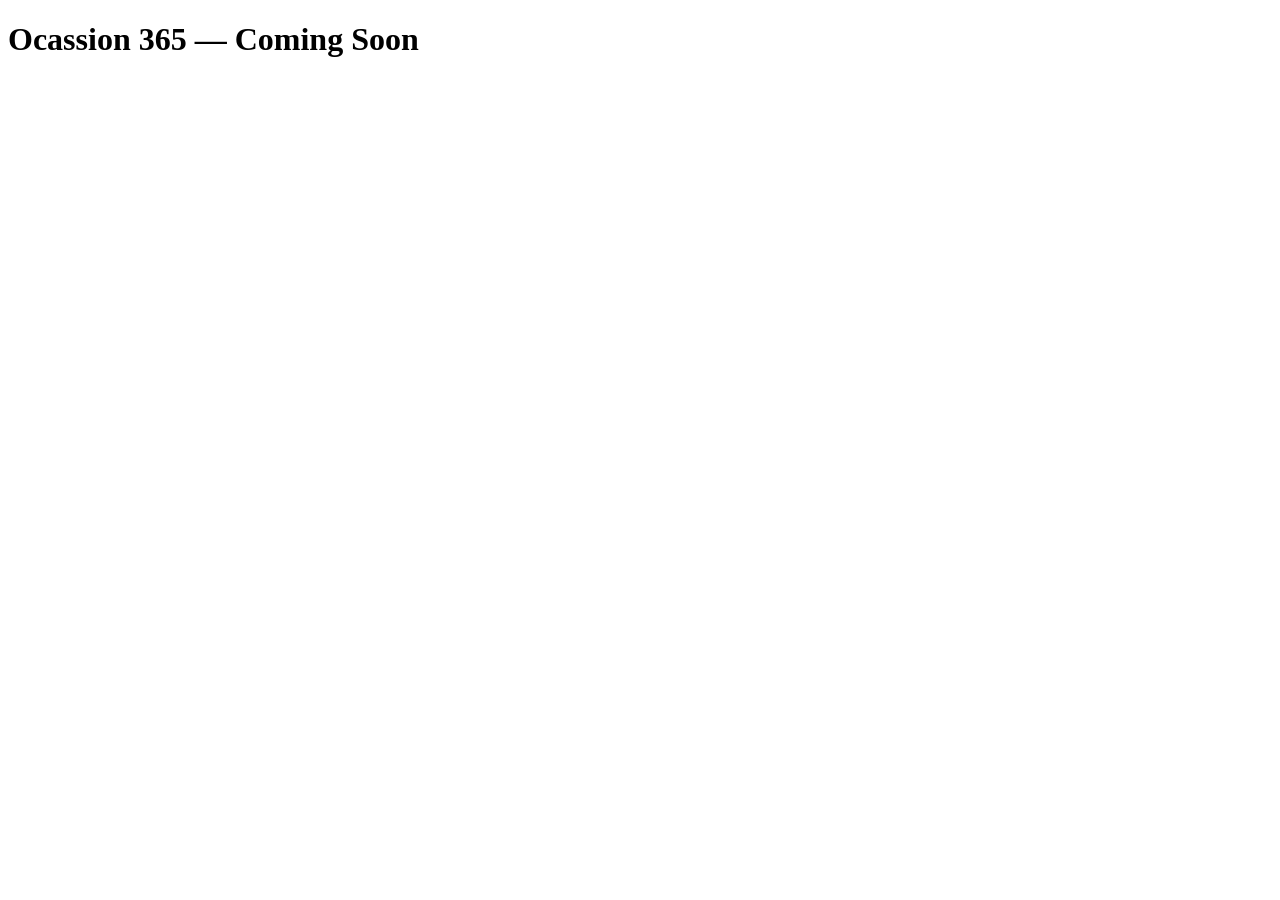
==== index.html @ a93858f7 "Create index.html" ====
<!DOCTYPE html>
<html lang="en">
<head>
    <meta charset="UTF-8">
    <meta name="viewport" content="width=device-width, initial-scale=1.0">
    <title>Ocassion 365</title>
</head>
<body>
    <h1>Ocassion 365 — Coming Soon</h1>
</body>
</html>
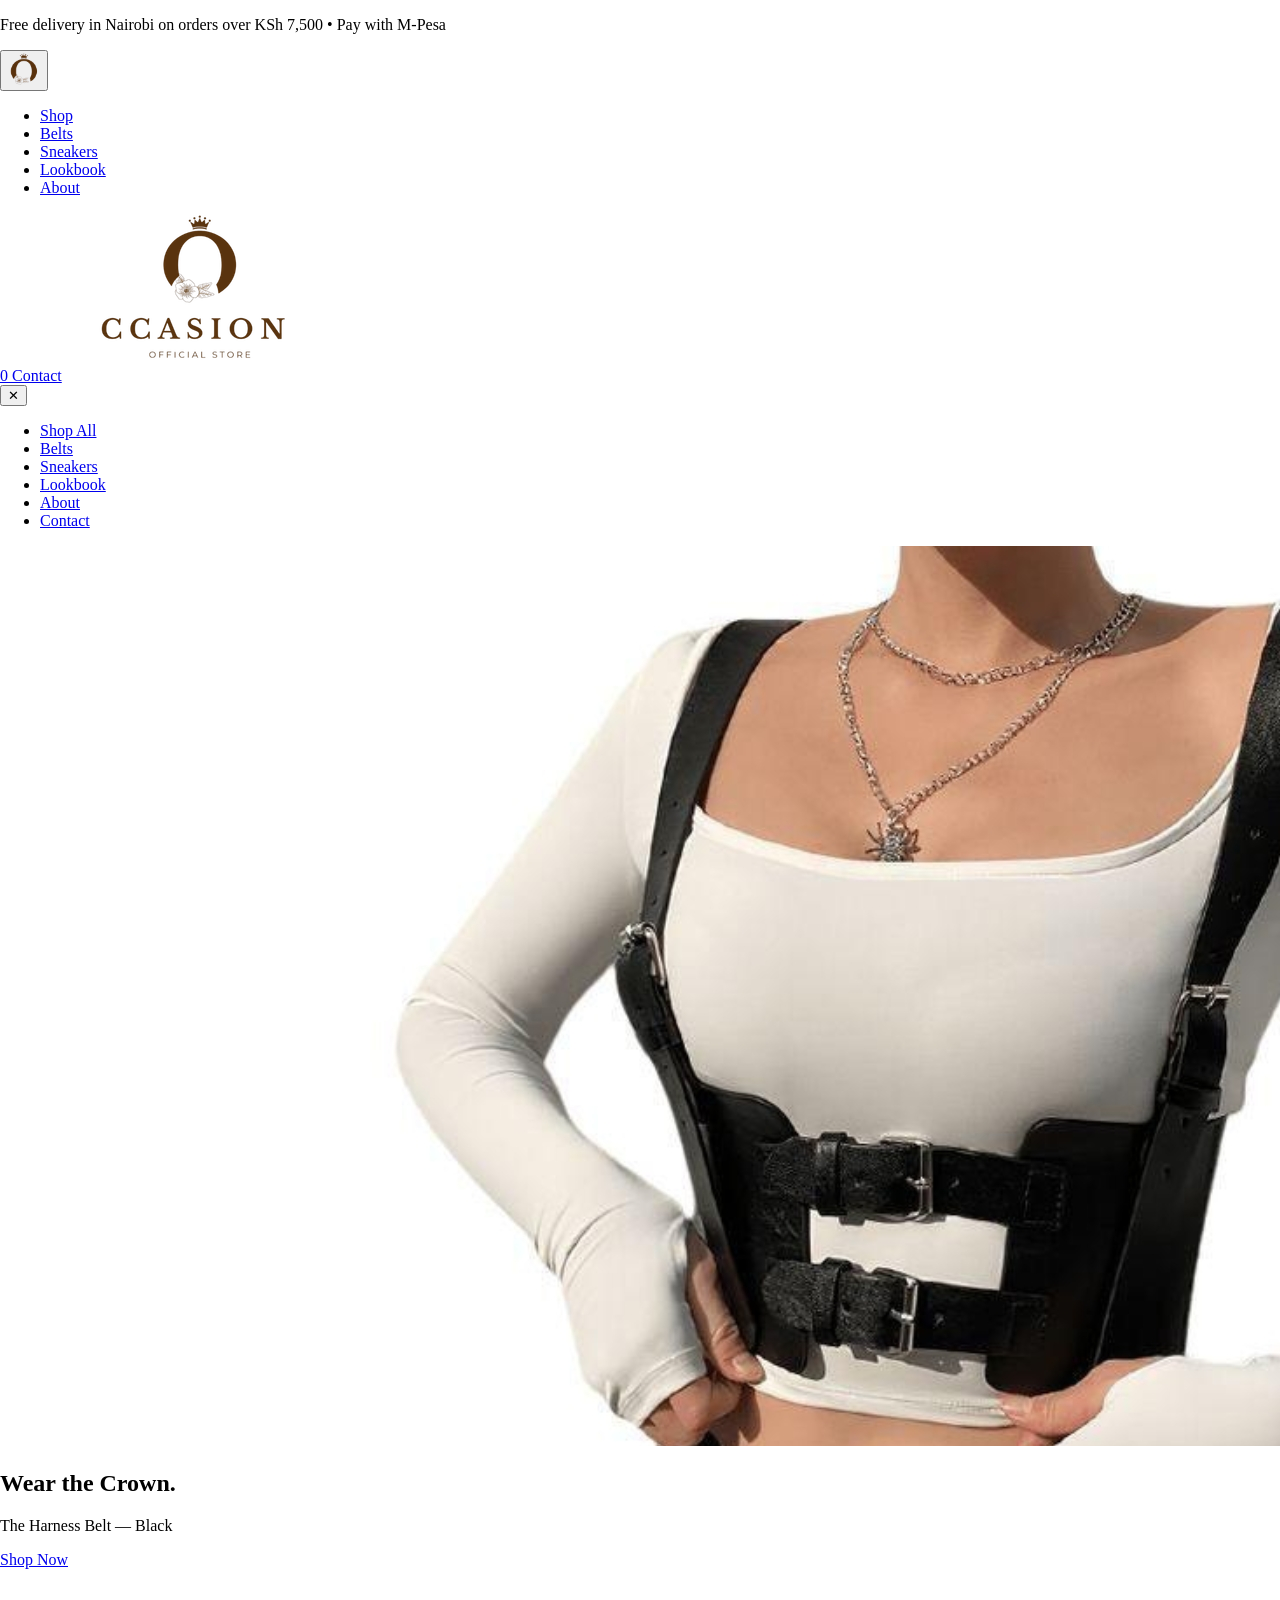
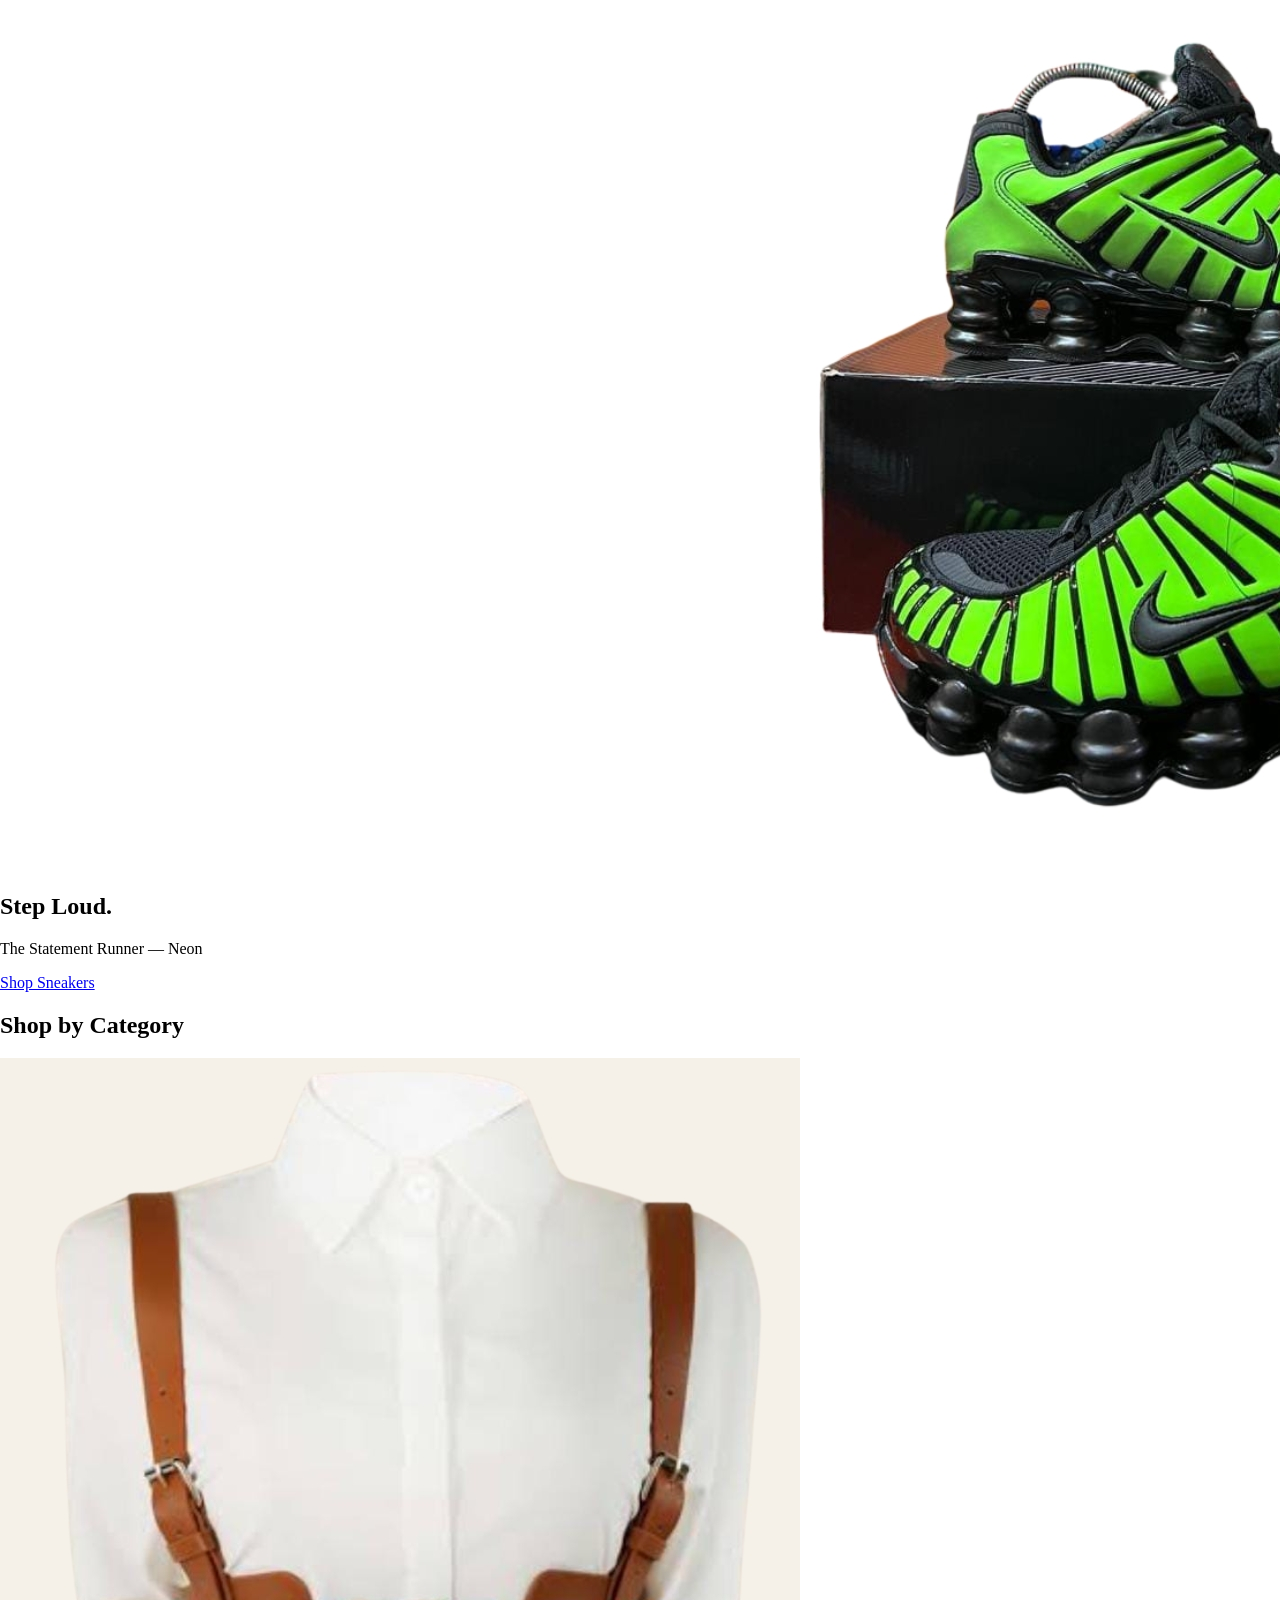
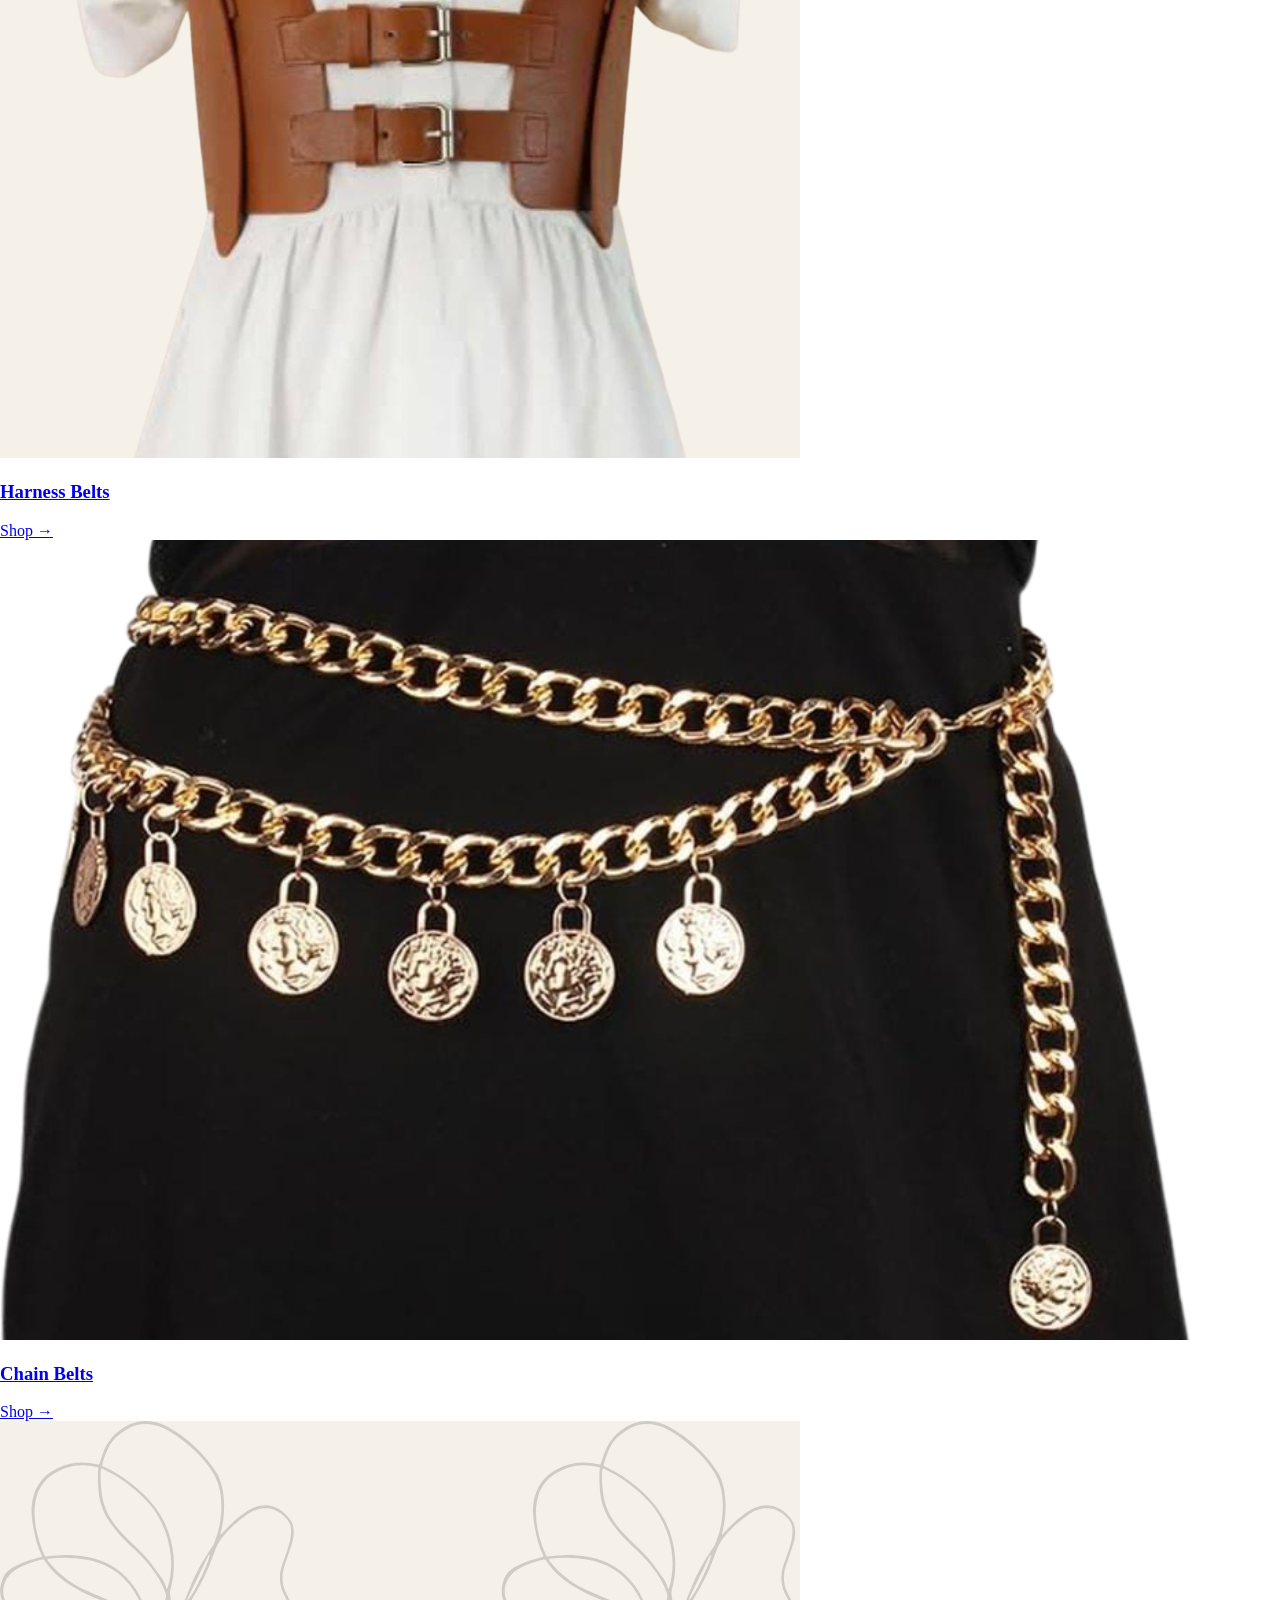
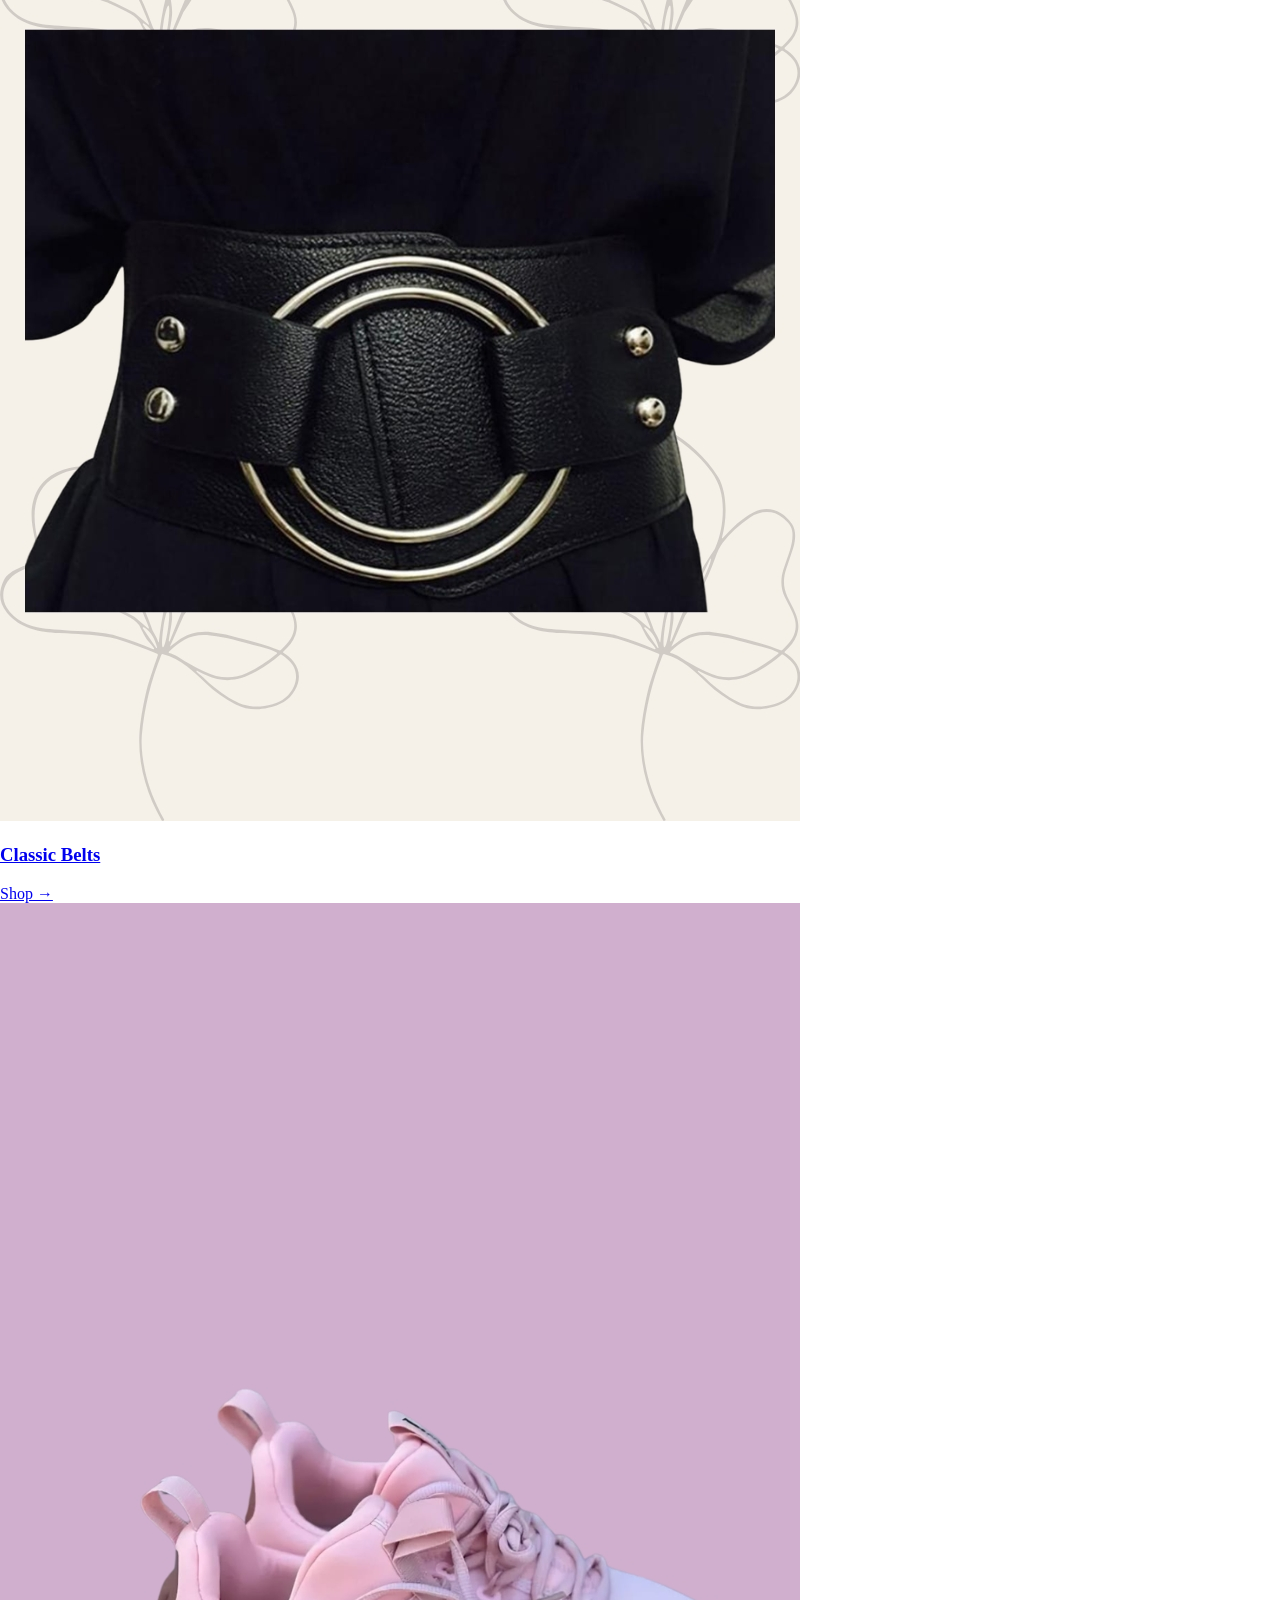
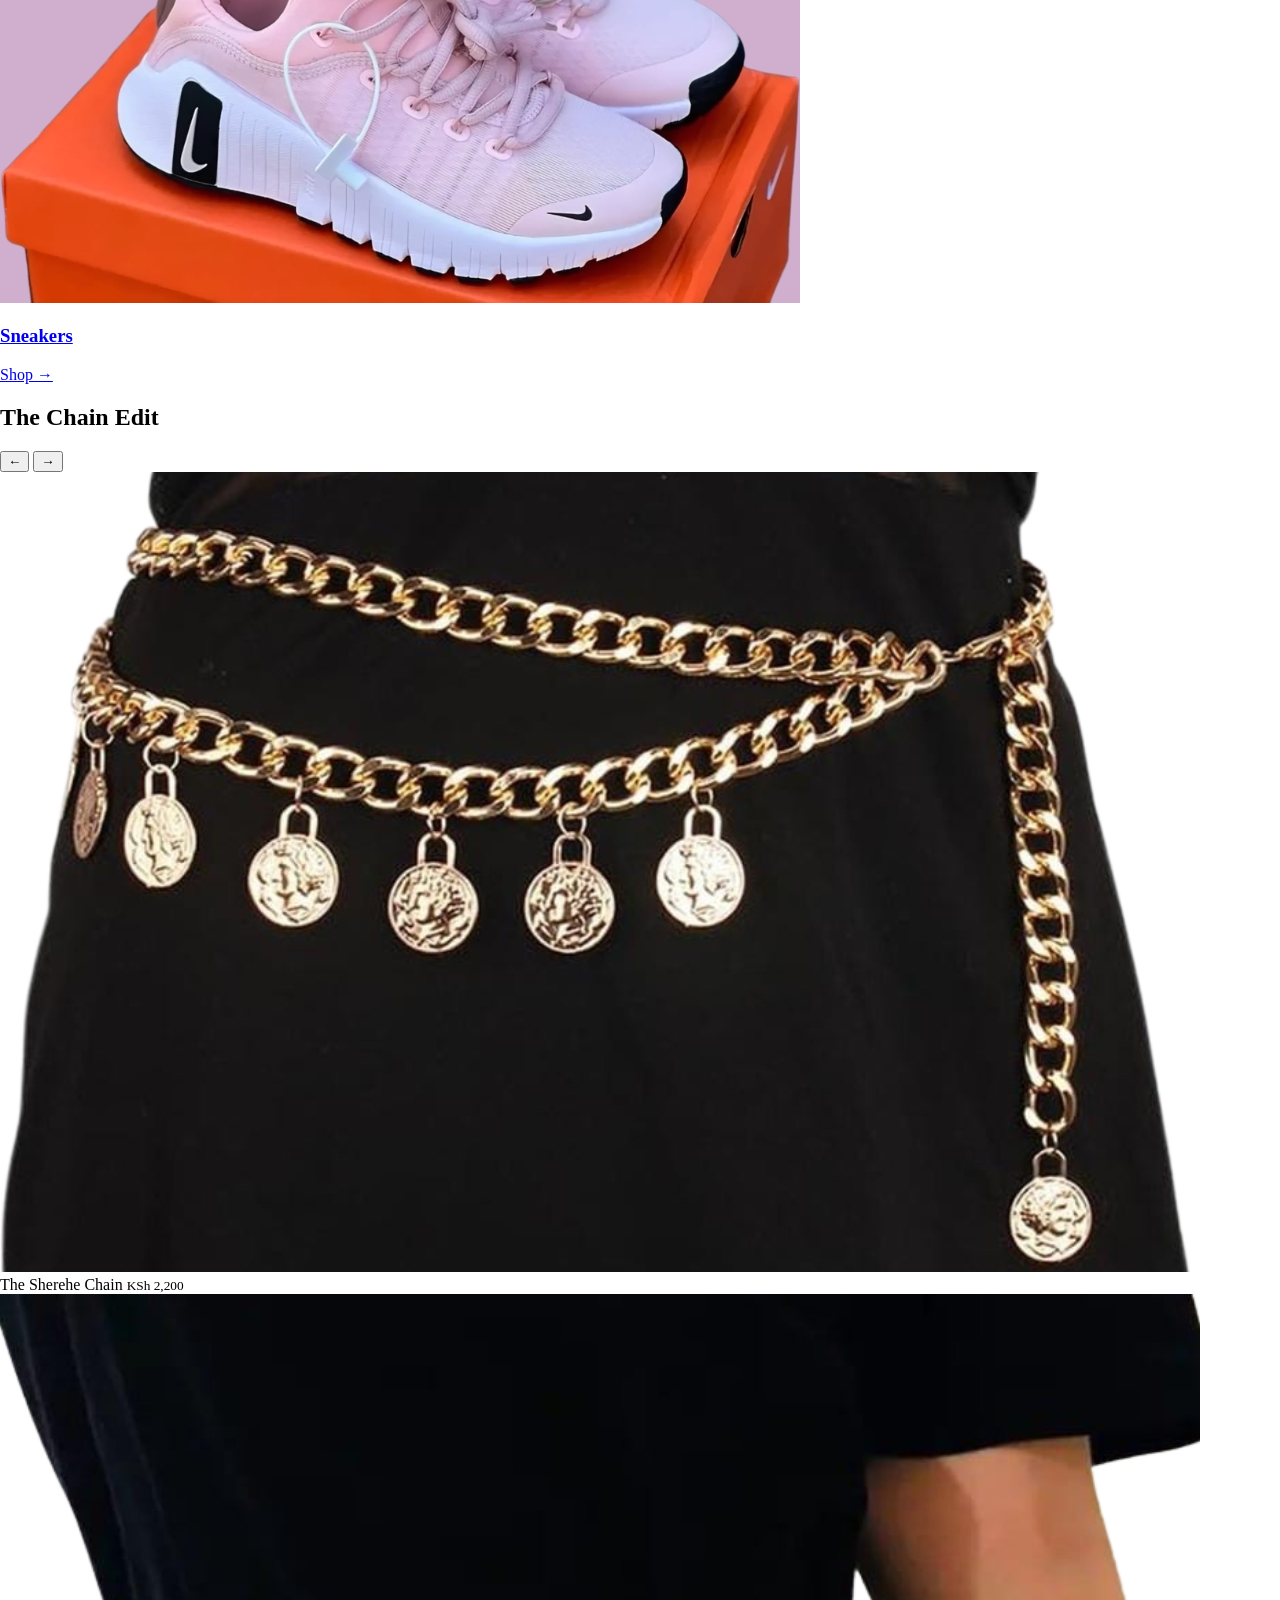
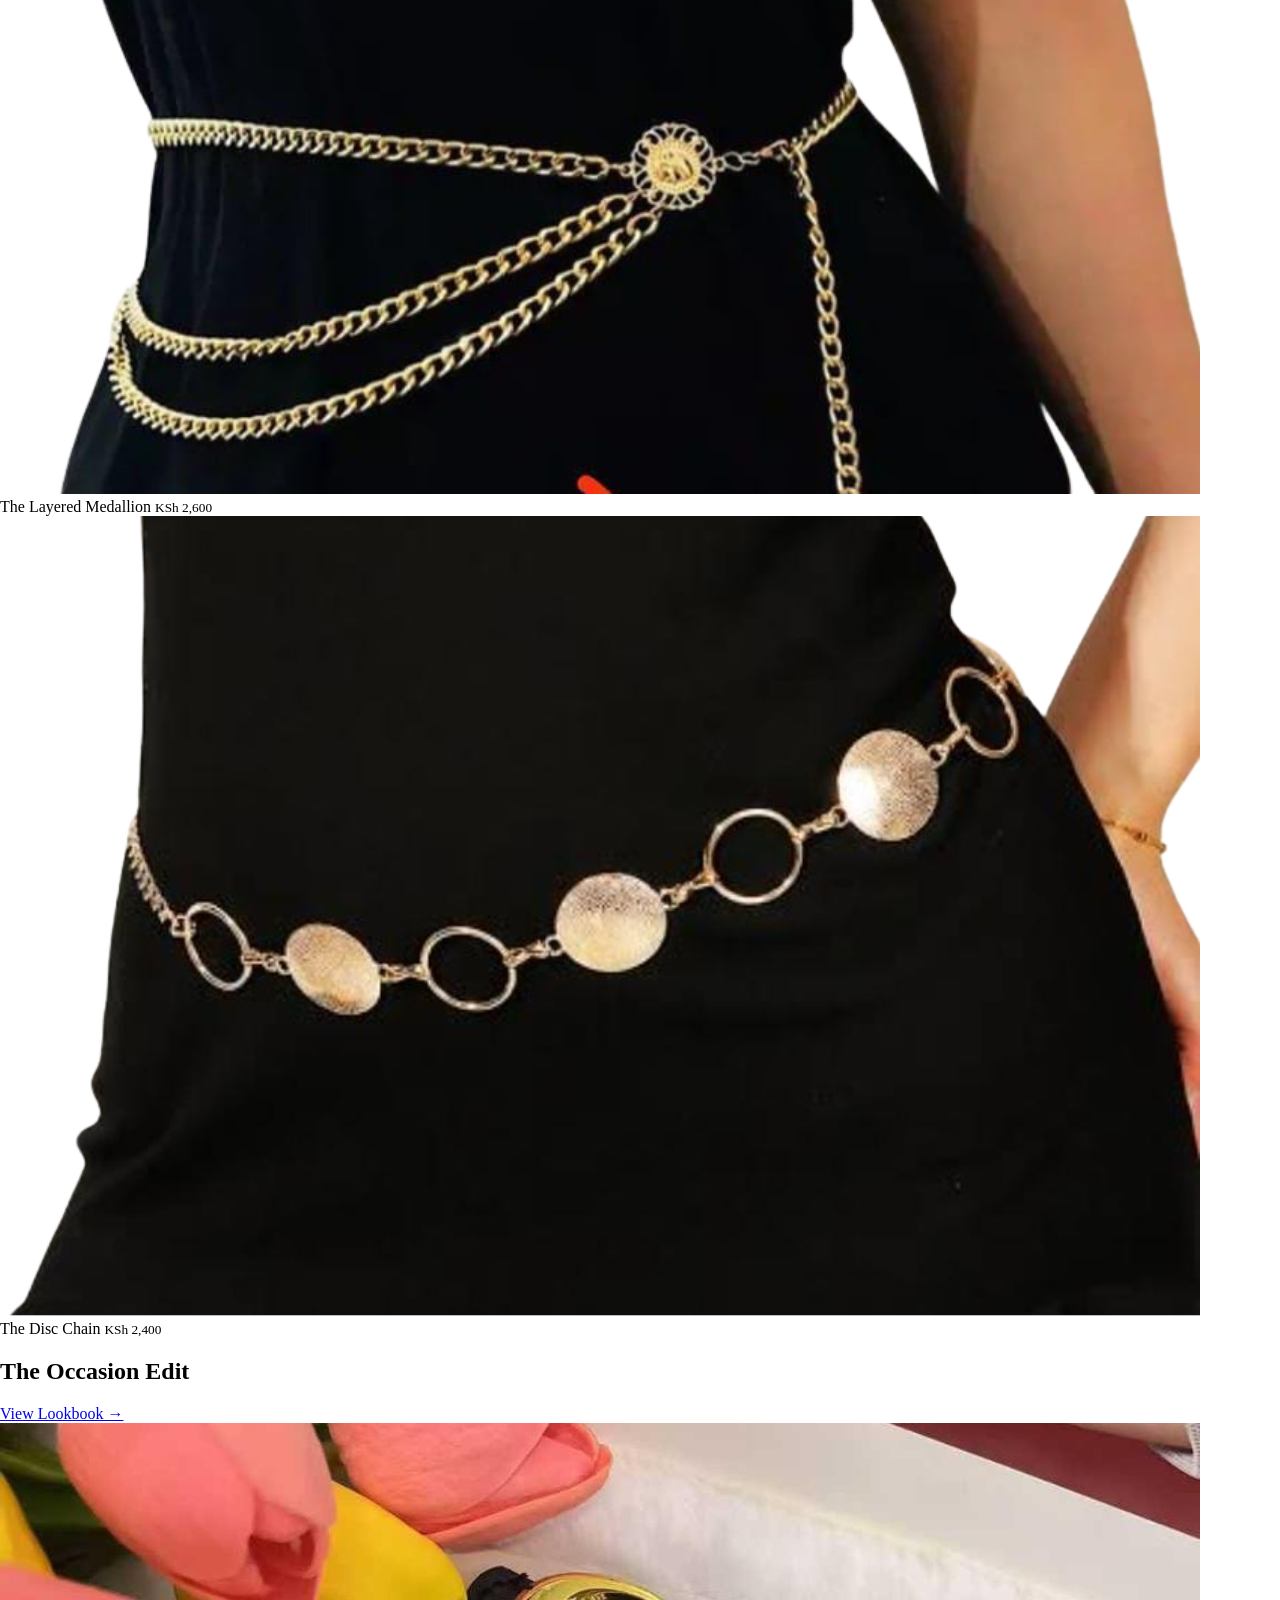
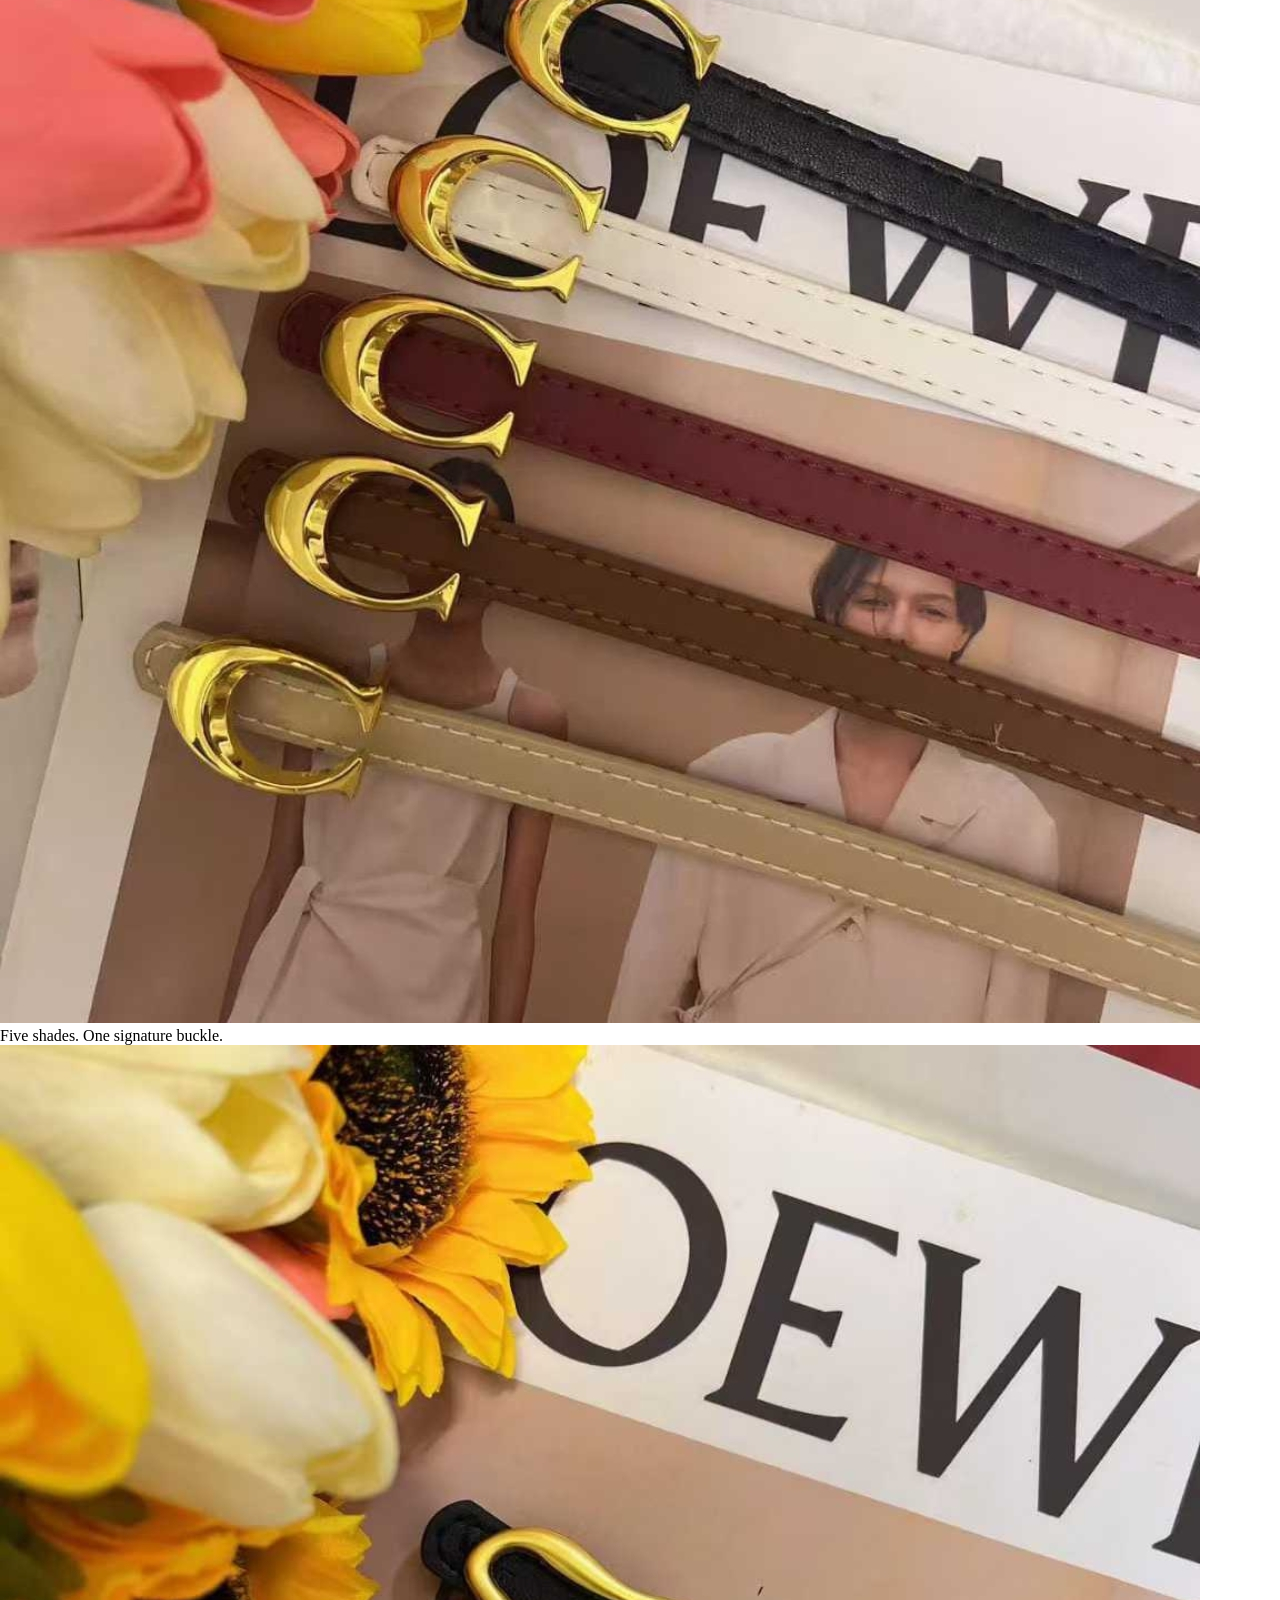
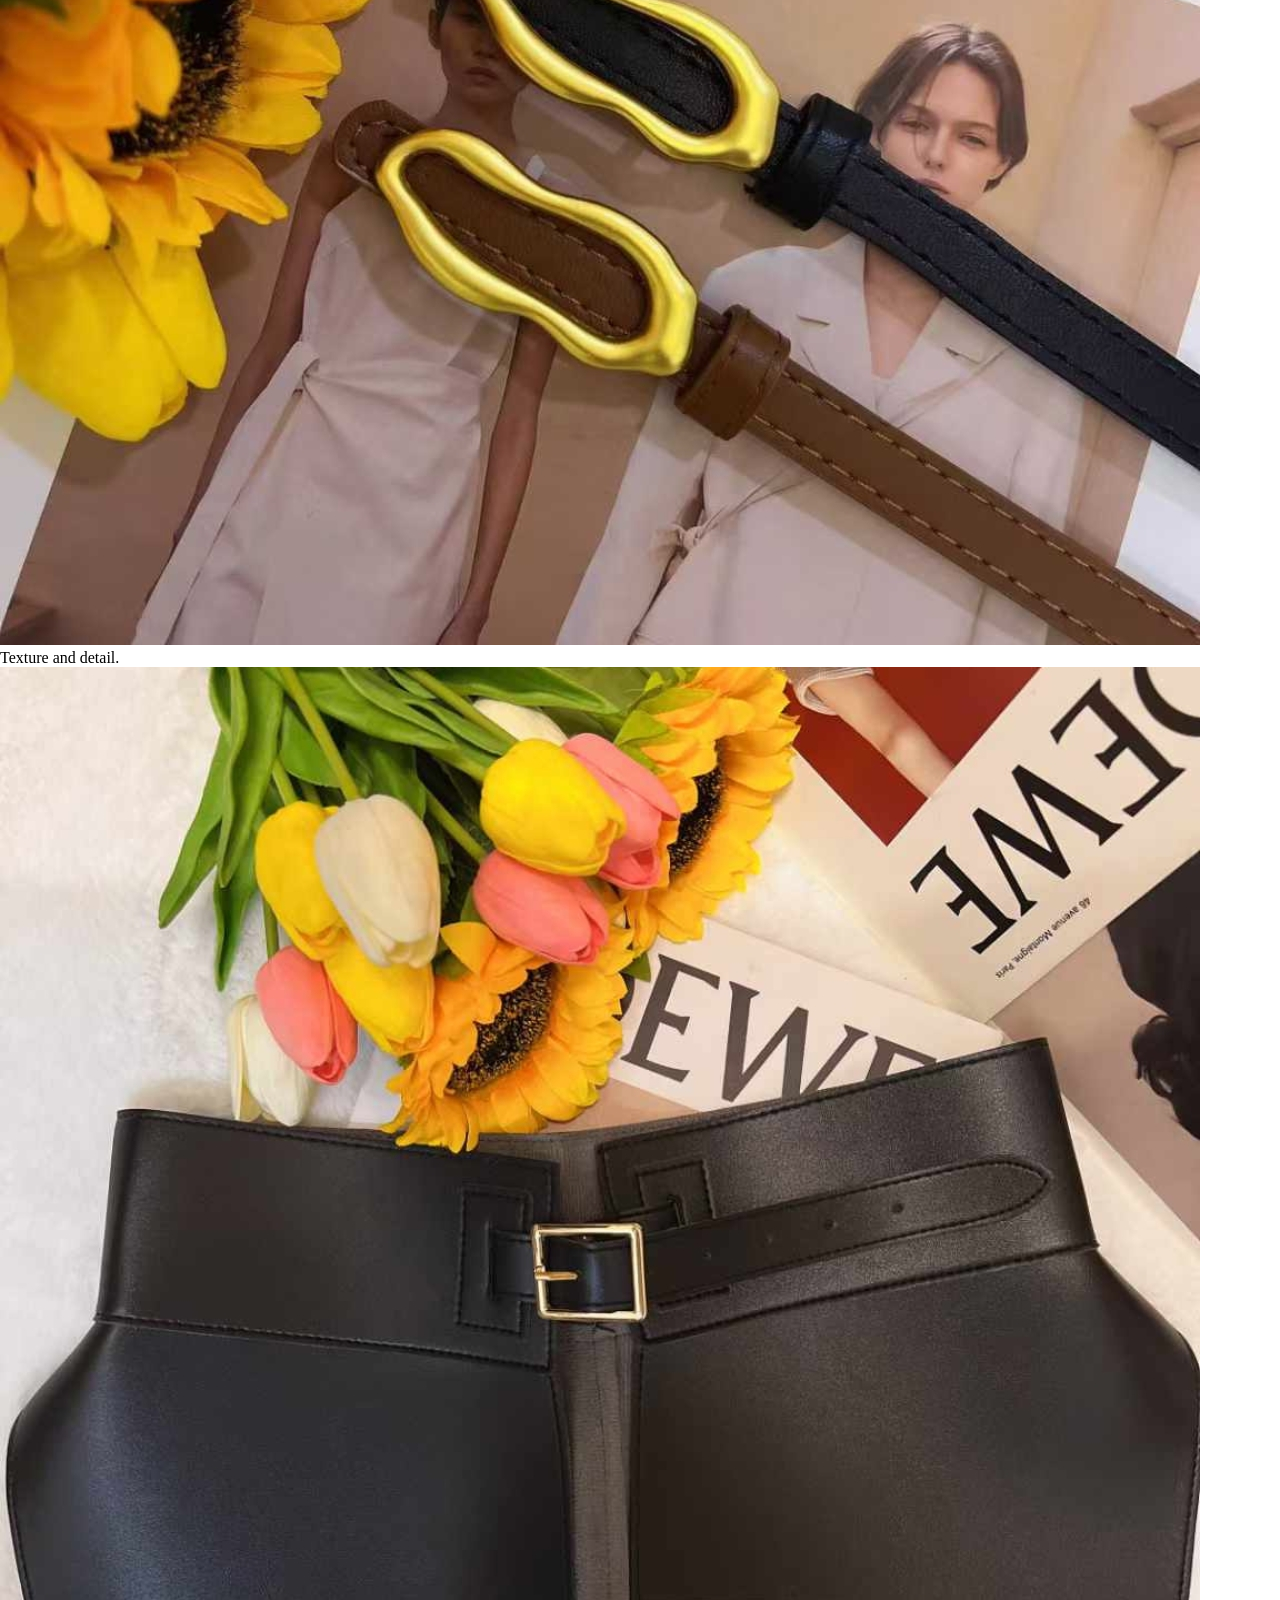
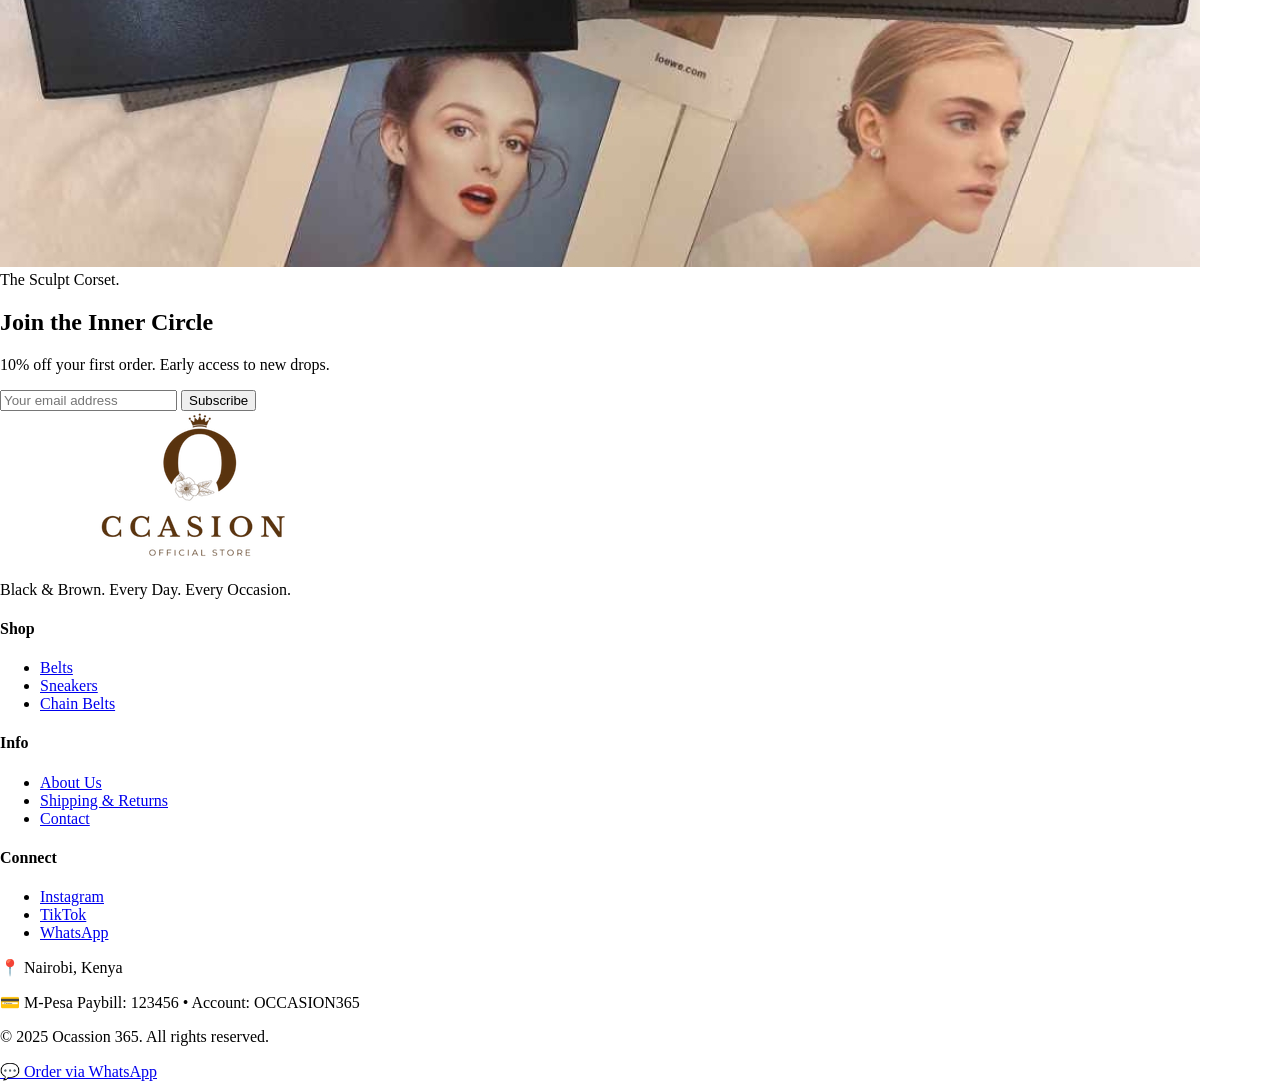
==== commit 6ed5c1f7: "Update index.html" ====
--- a/index.html
+++ b/index.html
@@ -3,9 +3,293 @@
 <head>
     <meta charset="UTF-8">
     <meta name="viewport" content="width=device-width, initial-scale=1.0">
-    <title>Ocassion 365</title>
+    
+    <!-- Primary Meta Tags -->
+    <title>Ocassion 365 | Black & Brown Accessories</title>
+    <meta name="description" content="Premium belts and accessories. Black and brown essentials for every day.">
+    
+    <!-- Favicon -->
+    <link rel="icon" type="image/x-icon" href="images/logo/favicon.ico">
+    
+    <!-- Fonts -->
+    <link rel="preconnect" href="https://fonts.googleapis.com">
+    <link rel="preconnect" href="https://fonts.gstatic.com" crossorigin>
+    <link href="https://fonts.googleapis.com/css2?family=Playfair+Display:wght@400;600&family=Inter:wght@300;400;500&display=swap" rel="stylesheet">
+    
+    <!-- Styles -->
+    <link rel="stylesheet" href="css/style.css">
 </head>
 <body>
-    <h1>Ocassion 365 — Coming Soon</h1>
+    
+    <!-- Announcement Bar -->
+    <div class="announcement-bar">
+        <p>Free delivery in Nairobi on orders over KSh 7,500 • Pay with M-Pesa</p>
+    </div>
+    
+    <!-- Header -->
+    <header class="site-header">
+        <div class="header-container">
+            
+            <!-- Mobile Menu Toggle -->
+            <button class="mobile-menu-toggle" aria-label="Menu">
+                <img src="images/logo/crowned-o-icon.png" alt="Menu" width="32" height="32">
+            </button>
+            
+            <!-- Main Navigation -->
+            <nav class="main-nav">
+                <ul>
+                    <li><a href="shop.html">Shop</a></li>
+                    <li><a href="shop.html#belts">Belts</a></li>
+                    <li><a href="shop.html#sneakers">Sneakers</a></li>
+                    <li><a href="lookbook.html">Lookbook</a></li>
+                    <li><a href="about.html">About</a></li>
+                </ul>
+            </nav>
+            
+            <!-- Logo (Center) -->
+            <div class="logo-wrapper">
+                <a href="index.html" class="logo">
+                    <img src="images/logo/ocassion-logo-full.png" alt="Ocassion 365 Official Store">
+                </a>
+            </div>
+            
+            <!-- Header Actions -->
+            <div class="header-actions">
+                <a href="#" class="cart-icon" aria-label="Cart">
+                    <span class="cart-count">0</span>
+                </a>
+                <a href="contact.html" class="contact-link">Contact</a>
+            </div>
+            
+        </div>
+    </header>
+    
+    <!-- Mobile Menu -->
+    <div class="mobile-menu">
+        <button class="mobile-menu-close" aria-label="Close menu">✕</button>
+        <ul>
+            <li><a href="shop.html">Shop All</a></li>
+            <li><a href="shop.html#belts">Belts</a></li>
+            <li><a href="shop.html#sneakers">Sneakers</a></li>
+            <li><a href="lookbook.html">Lookbook</a></li>
+            <li><a href="about.html">About</a></li>
+            <li><a href="contact.html">Contact</a></li>
+        </ul>
+    </div>
+    
+    <!-- Main Content -->
+    <main>
+        
+        <!-- Hero Section -->
+        <section class="hero">
+            <div class="hero-slider">
+                
+                <!-- Slide 1: Black Harness -->
+                <div class="hero-slide active" data-slide="1">
+                    <img src="images/hero/hero-1.jpg" alt="Black Harness Belt - Ocassion 365">
+                    <div class="hero-content">
+                        <h1 class="hero-title">Wear the Crown.</h1>
+                        <p class="hero-subtitle">The Harness Belt — Black</p>
+                        <a href="shop.html" class="btn btn-primary">Shop Now</a>
+                    </div>
+                </div>
+                
+                <!-- Slide 2: Neon Sneakers (Image on right, text on left) -->
+                <div class="hero-slide sneaker-slide" data-slide="2">
+                    <img src="images/hero/hero-2.jpg" alt="Statement Sneakers - Ocassion 365">
+                    <div class="hero-content">
+                        <h1 class="hero-title">Step Loud.</h1>
+                        <p class="hero-subtitle">The Statement Runner — Neon</p>
+                        <a href="shop.html#sneakers" class="btn btn-primary">Shop Sneakers</a>
+                    </div>
+                </div>
+                
+            </div>
+            
+            <!-- Hero Dots -->
+            <div class="hero-dots">
+                <span class="dot active" data-index="0"></span>
+                <span class="dot" data-index="1"></span>
+            </div>
+        </section>
+        
+        <!-- Featured Categories -->
+        <section class="featured-categories">
+            <div class="container">
+                <h2 class="section-title">Shop by Category</h2>
+                <div class="category-grid">
+                    
+                    <a href="shop.html#harness" class="category-card">
+                        <div class="category-image-wrapper">
+                            <img src="images/products/harness-brown.jpg" alt="Harness Belts" loading="lazy">
+                        </div>
+                        <h3>Harness Belts</h3>
+                        <span class="category-link">Shop →</span>
+                    </a>
+                    
+                    <a href="shop.html#chain" class="category-card">
+                        <div class="category-image-wrapper">
+                            <img src="images/chain-collection/chain-coin-wide.jpg" alt="Chain Belts" loading="lazy">
+                        </div>
+                        <h3>Chain Belts</h3>
+                        <span class="category-link">Shop →</span>
+                    </a>
+                    
+                    <a href="shop.html#classic" class="category-card">
+                        <div class="category-image-wrapper">
+                            <img src="images/products/belt-black-wide.jpg" alt="Classic Belts" loading="lazy">
+                        </div>
+                        <h3>Classic Belts</h3>
+                        <span class="category-link">Shop →</span>
+                    </a>
+                    
+                    <a href="shop.html#sneakers" class="category-card">
+                        <div class="category-image-wrapper">
+                            <img src="images/products/sneaker-pink.jpg" alt="Sneakers" loading="lazy">
+                        </div>
+                        <h3>Sneakers</h3>
+                        <span class="category-link">Shop →</span>
+                    </a>
+                    
+                </div>
+            </div>
+        </section>
+        
+        <!-- Chain Belt Collection — Horizontal Scroll -->
+        <section class="chain-collection">
+            <div class="container">
+                <div class="chain-header">
+                    <h2 class="section-title">The Chain Edit</h2>
+                    <div class="scroll-nav">
+                        <button class="scroll-btn scroll-left" aria-label="Scroll left">←</button>
+                        <button class="scroll-btn scroll-right" aria-label="Scroll right">→</button>
+                    </div>
+                </div>
+                
+                <div class="horizontal-scroll" id="chainScroll">
+                    
+                    <div class="scroll-item">
+                        <img src="images/chain-collection/chain-coin-wide.jpg" alt="Coin Chain Belt" loading="lazy">
+                        <div class="scroll-caption">
+                            The Sherehe Chain
+                            <small>KSh 2,200</small>
+                        </div>
+                    </div>
+                    
+                    <div class="scroll-item">
+                        <img src="images/chain-collection/chain-layered-wide.jpg" alt="Layered Chain Belt" loading="lazy">
+                        <div class="scroll-caption">
+                            The Layered Medallion
+                            <small>KSh 2,600</small>
+                        </div>
+                    </div>
+                    
+                    <div class="scroll-item">
+                        <img src="images/chain-collection/chain-disc-wide.jpg" alt="Disc Chain Belt" loading="lazy">
+                        <div class="scroll-caption">
+                            The Disc Chain
+                            <small>KSh 2,400</small>
+                        </div>
+                    </div>
+                    
+                </div>
+            </div>
+        </section>
+        
+        <!-- The Occasion Edit (Lookbook Preview) -->
+        <section class="occasion-edit">
+            <div class="container">
+                <div class="edit-header">
+                    <h2 class="section-title">The Occasion Edit</h2>
+                    <a href="lookbook.html" class="view-all">View Lookbook →</a>
+                </div>
+                <div class="edit-grid">
+                    <div class="edit-item large">
+                        <img src="images/lookbook/lookbook-thin-belts.jpg" alt="Thin Belts Collection" loading="lazy">
+                        <div class="edit-caption">Five shades. One signature buckle.</div>
+                    </div>
+                    <div class="edit-item">
+                        <img src="images/lookbook/lookbook-magazine.jpg" alt="Editorial Style" loading="lazy">
+                        <div class="edit-caption">Texture and detail.</div>
+                    </div>
+                    <div class="edit-item">
+                        <img src="images/lookbook/lookbook-corset.jpg" alt="Corset Belt Styled" loading="lazy">
+                        <div class="edit-caption">The Sculpt Corset.</div>
+                    </div>
+                </div>
+            </div>
+        </section>
+        
+        <!-- Newsletter -->
+        <section class="newsletter">
+            <div class="container newsletter-wrapper">
+                <div class="newsletter-content">
+                    <h2>Join the Inner Circle</h2>
+                    <p>10% off your first order. Early access to new drops.</p>
+                    <form class="newsletter-form" id="newsletterForm">
+                        <input type="email" placeholder="Your email address" required>
+                        <button type="submit" class="btn btn-secondary">Subscribe</button>
+                    </form>
+                </div>
+            </div>
+        </section>
+        
+    </main>
+    
+    <!-- Footer -->
+    <footer class="site-footer">
+        <div class="container footer-container">
+            
+            <div class="footer-logo">
+                <img src="images/logo/ocassion-logo-full.png" alt="Ocassion 365">
+                <p class="footer-tagline">Black & Brown. Every Day. Every Occasion.</p>
+            </div>
+            
+            <div class="footer-links">
+                <div class="footer-column">
+                    <h4>Shop</h4>
+                    <ul>
+                        <li><a href="shop.html#belts">Belts</a></li>
+                        <li><a href="shop.html#sneakers">Sneakers</a></li>
+                        <li><a href="shop.html#chain">Chain Belts</a></li>
+                    </ul>
+                </div>
+                <div class="footer-column">
+                    <h4>Info</h4>
+                    <ul>
+                        <li><a href="about.html">About Us</a></li>
+                        <li><a href="shipping.html">Shipping & Returns</a></li>
+                        <li><a href="contact.html">Contact</a></li>
+                    </ul>
+                </div>
+                <div class="footer-column">
+                    <h4>Connect</h4>
+                    <ul>
+                        <li><a href="#">Instagram</a></li>
+                        <li><a href="#">TikTok</a></li>
+                        <li><a href="#">WhatsApp</a></li>
+                    </ul>
+                </div>
+            </div>
+            
+        </div>
+        
+        <div class="footer-bottom">
+            <div class="container footer-bottom-content">
+                <p>📍 Nairobi, Kenya</p>
+                <p>💳 M-Pesa Paybill: 123456 • Account: OCCASION365</p>
+                <p>© 2025 Ocassion 365. All rights reserved.</p>
+            </div>
+        </div>
+    </footer>
+    
+    <!-- WhatsApp Floating Button -->
+    <a href="https://wa.me/254XXXXXXXXX" class="whatsapp-float" target="_blank" rel="noopener">
+        <span>💬</span>
+        <span>Order via WhatsApp</span>
+    </a>
+    
+    <!-- JavaScript -->
+    <script src="js/main.js"></script>
 </body>
 </html>
--- a/css/style.css
+++ b/css/style.css
@@ -0,0 +1,5 @@
+/* Ocassion 365 Stylesheet */
+body {
+    margin: 0;
+    padding: 0;
+}
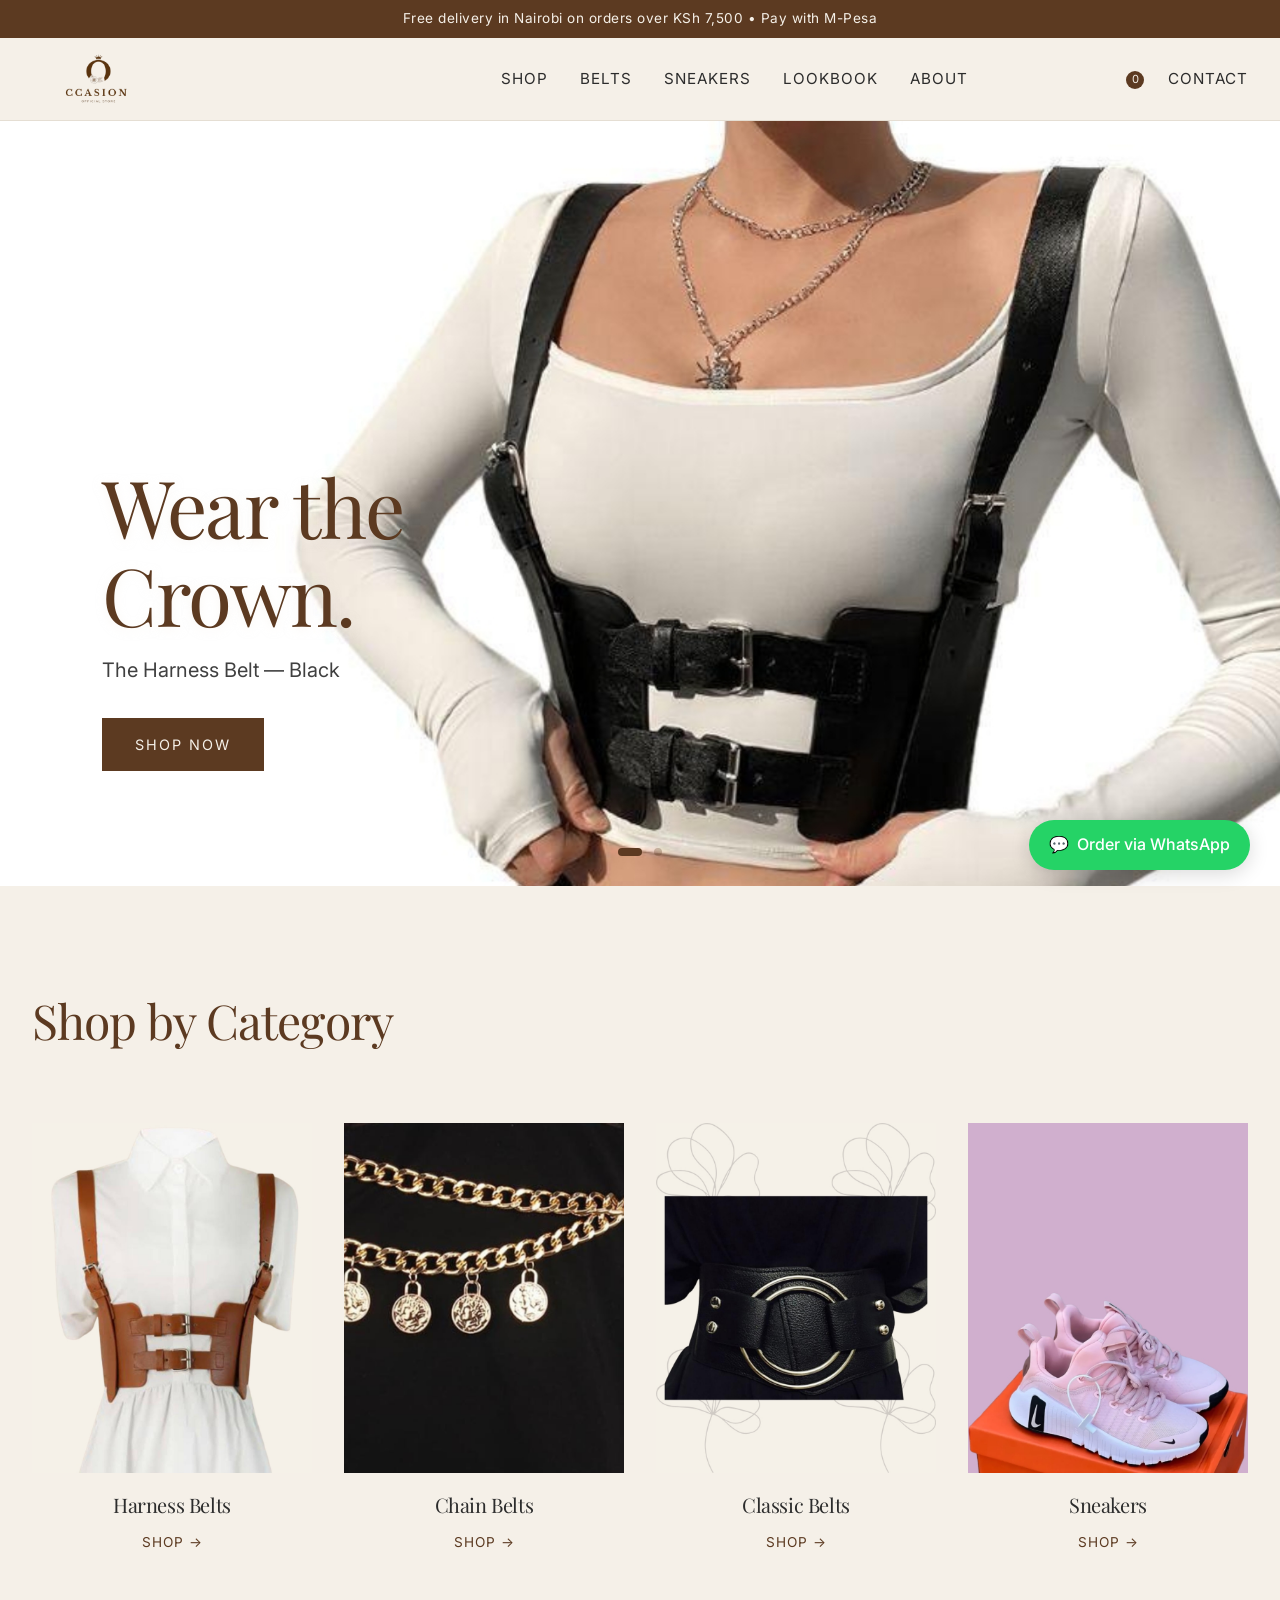
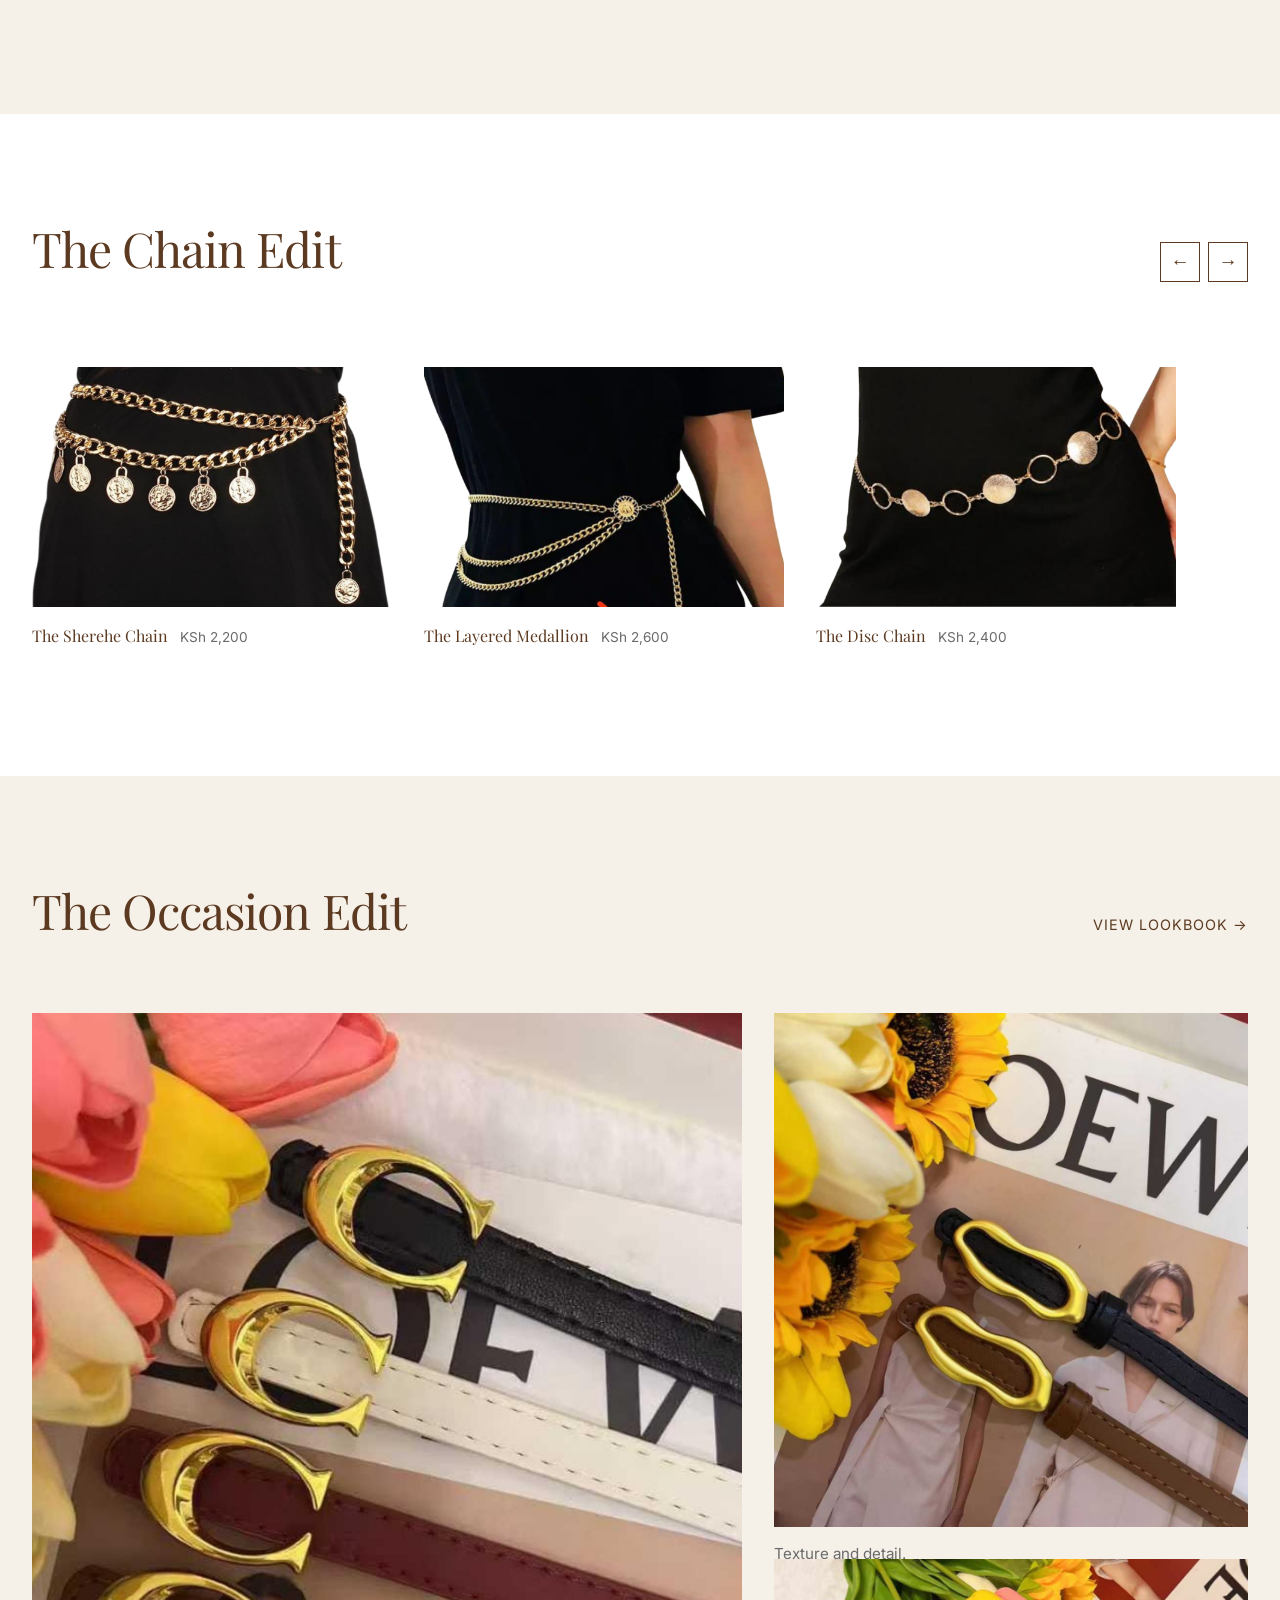
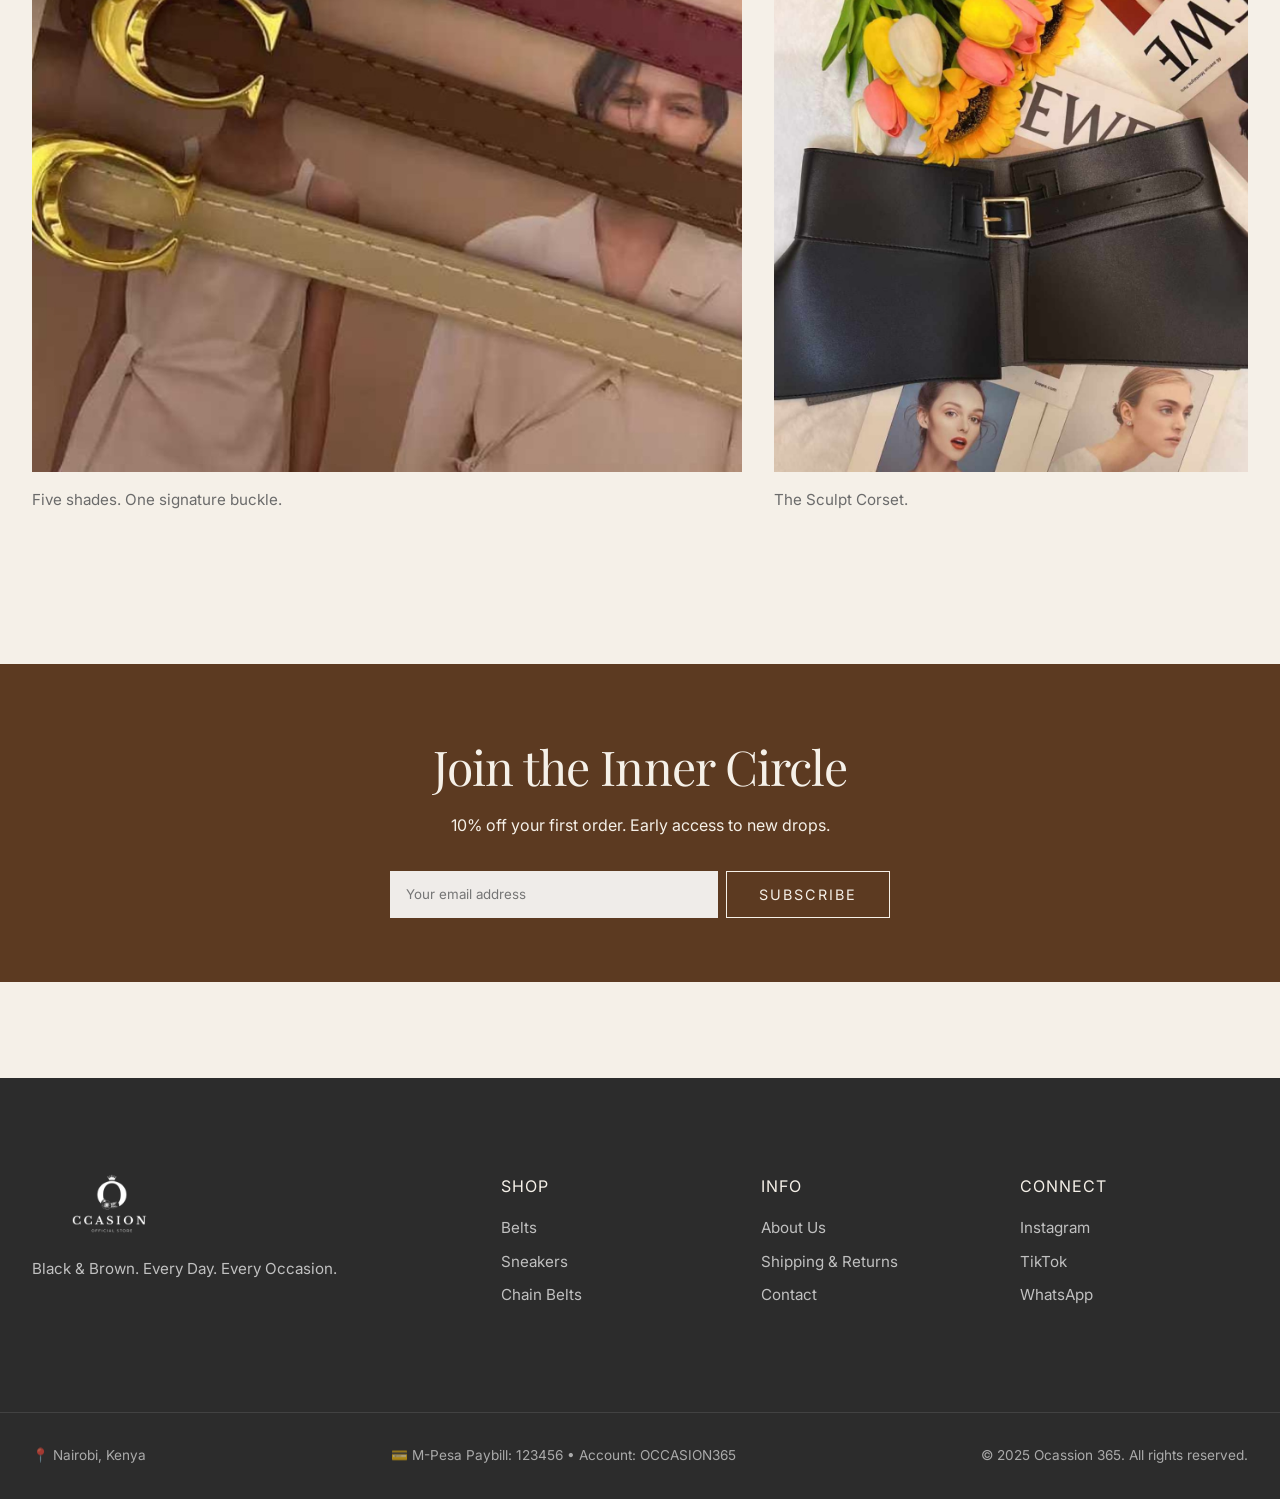
==== commit 8769bbf0: "Update index.html" ====
--- a/index.html
+++ b/index.html
@@ -35,7 +35,14 @@
                 <img src="images/logo/crowned-o-icon.png" alt="Menu" width="32" height="32">
             </button>
             
-            <!-- Main Navigation -->
+            <!-- Logo (Left) -->
+            <div class="logo-wrapper">
+                <a href="index.html" class="logo">
+                    <img src="images/logo/ocassion-logo-full.png" alt="Ocassion 365 Official Store">
+                </a>
+            </div>
+            
+            <!-- Main Navigation (Center) -->
             <nav class="main-nav">
                 <ul>
                     <li><a href="shop.html">Shop</a></li>
@@ -46,14 +53,7 @@
                 </ul>
             </nav>
             
-            <!-- Logo (Center) -->
-            <div class="logo-wrapper">
-                <a href="index.html" class="logo">
-                    <img src="images/logo/ocassion-logo-full.png" alt="Ocassion 365 Official Store">
-                </a>
-            </div>
-            
-            <!-- Header Actions -->
+            <!-- Header Actions (Right) -->
             <div class="header-actions">
                 <a href="#" class="cart-icon" aria-label="Cart">
                     <span class="cart-count">0</span>
--- a/css/style.css
+++ b/css/style.css
@@ -1,5 +1,754 @@
-/* Ocassion 365 Stylesheet */
-body {
+/* ============================================
+   OCCASION 365 - MAIN STYLESHEET
+   Palette: #F5F0E8 (Cream), #5C3A21 (Brown), #2C2C2C (Text)
+   ============================================ */
+
+/* ----- CSS Reset & Variables ----- */
+:root {
+    --cream: #F5F0E8;
+    --brown: #5C3A21;
+    --brown-light: #8B6914;
+    --text-dark: #2C2C2C;
+    --text-light: #6B6B6B;
+    --accent-floral: #D4C5B0;
+    --white: #FFFFFF;
+    
+    --font-serif: 'Playfair Display', Georgia, serif;
+    --font-sans: 'Inter', -apple-system, BlinkMacSystemFont, sans-serif;
+    
+    --spacing-xs: 0.5rem;
+    --spacing-sm: 1rem;
+    --spacing-md: 2rem;
+    --spacing-lg: 4rem;
+    --spacing-xl: 6rem;
+    
+    --container-max: 1280px;
+    --border-radius: 4px;
+    --transition: all 0.3s ease;
+}
+
+* {
     margin: 0;
     padding: 0;
-}
+    box-sizing: border-box;
+}
+
+body {
+    font-family: var(--font-sans);
+    color: var(--text-dark);
+    background-color: var(--cream);
+    line-height: 1.6;
+    -webkit-font-smoothing: antialiased;
+}
+
+/* ----- Typography ----- */
+h1, h2, h3, h4, .hero-title, .section-title {
+    font-family: var(--font-serif);
+    font-weight: 400;
+    letter-spacing: -0.02em;
+}
+
+h2, .section-title {
+    font-size: clamp(2rem, 5vw, 3rem);
+    margin-bottom: var(--spacing-md);
+    color: var(--brown);
+}
+
+a {
+    text-decoration: none;
+    color: inherit;
+    transition: var(--transition);
+}
+
+/* ----- Container ----- */
+.container {
+    max-width: var(--container-max);
+    margin: 0 auto;
+    padding: 0 var(--spacing-md);
+}
+
+/* ----- Announcement Bar ----- */
+.announcement-bar {
+    background: var(--brown);
+    color: var(--cream);
+    text-align: center;
+    padding: var(--spacing-xs) 0;
+    font-size: 0.85rem;
+    letter-spacing: 0.5px;
+}
+
+/* ----- Header ----- */
+.site-header {
+    padding: var(--spacing-sm) 0;
+    border-bottom: 1px solid rgba(92, 58, 33, 0.1);
+    position: sticky;
+    top: 0;
+    background: var(--cream);
+    z-index: 100;
+}
+
+.header-container {
+    max-width: var(--container-max);
+    margin: 0 auto;
+    padding: 0 var(--spacing-md);
+    display: flex;
+    align-items: center;
+    justify-content: space-between;
+}
+
+/* Logo on the left */
+.logo-wrapper {
+    position: static;
+    transform: none;
+    margin-right: auto;
+}
+
+.logo img {
+    height: 50px;
+    width: auto;
+    display: block;
+}
+
+/* Navigation in the center */
+.main-nav {
+    margin: 0 auto;
+}
+
+.main-nav ul {
+    display: flex;
+    gap: var(--spacing-md);
+    list-style: none;
+}
+
+.main-nav a {
+    font-size: 0.95rem;
+    text-transform: uppercase;
+    letter-spacing: 1px;
+    color: var(--text-dark);
+}
+
+.main-nav a:hover {
+    color: var(--brown);
+}
+
+.header-actions {
+    display: flex;
+    align-items: center;
+    gap: var(--spacing-md);
+}
+
+.cart-icon {
+    position: relative;
+    display: flex;
+    align-items: center;
+}
+
+.cart-count {
+    position: absolute;
+    top: -8px;
+    right: -8px;
+    background: var(--brown);
+    color: var(--cream);
+    font-size: 0.7rem;
+    width: 18px;
+    height: 18px;
+    border-radius: 50%;
+    display: flex;
+    align-items: center;
+    justify-content: center;
+}
+
+.contact-link {
+    font-size: 0.95rem;
+    text-transform: uppercase;
+    letter-spacing: 1px;
+}
+
+.mobile-menu-toggle {
+    display: none;
+    background: none;
+    border: none;
+    cursor: pointer;
+}
+
+.mobile-menu-toggle img {
+    width: 32px;
+    height: 32px;
+}
+
+/* ----- Mobile Menu ----- */
+.mobile-menu {
+    display: none;
+    position: fixed;
+    top: 0;
+    left: 0;
+    width: 100%;
+    height: 100vh;
+    background: var(--cream);
+    z-index: 200;
+    padding: var(--spacing-xl) var(--spacing-md);
+}
+
+.mobile-menu.active {
+    display: block;
+}
+
+.mobile-menu-close {
+    position: absolute;
+    top: var(--spacing-md);
+    right: var(--spacing-md);
+    background: none;
+    border: none;
+    font-size: 1.5rem;
+    cursor: pointer;
+    color: var(--brown);
+}
+
+.mobile-menu ul {
+    list-style: none;
+    margin-top: var(--spacing-xl);
+}
+
+.mobile-menu li {
+    margin-bottom: var(--spacing-md);
+}
+
+.mobile-menu a {
+    font-family: var(--font-serif);
+    font-size: 2rem;
+    color: var(--brown);
+}
+
+/* ----- Buttons ----- */
+.btn {
+    display: inline-block;
+    padding: 14px 32px;
+    font-family: var(--font-sans);
+    font-size: 0.9rem;
+    text-transform: uppercase;
+    letter-spacing: 2px;
+    border: 1px solid transparent;
+    cursor: pointer;
+    transition: var(--transition);
+}
+
+.btn-primary {
+    background: var(--brown);
+    color: var(--cream);
+    border-color: var(--brown);
+}
+
+.btn-primary:hover {
+    background: transparent;
+    color: var(--brown);
+}
+
+.btn-secondary {
+    background: transparent;
+    color: var(--brown);
+    border-color: var(--brown);
+}
+
+.btn-secondary:hover {
+    background: var(--brown);
+    color: var(--cream);
+}
+
+/* ----- Hero Section ----- */
+.hero {
+    position: relative;
+    height: 85vh;
+    min-height: 600px;
+    overflow: hidden;
+    background-color: var(--cream);
+}
+
+.hero-slider {
+    position: relative;
+    width: 100%;
+    height: 100%;
+}
+
+.hero-slide {
+    position: absolute;
+    top: 0;
+    left: 0;
+    width: 100%;
+    height: 100%;
+    opacity: 0;
+    transition: opacity 0.8s ease;
+}
+
+.hero-slide.active {
+    opacity: 1;
+}
+
+.hero-slide img {
+    width: 100%;
+    height: 100%;
+    object-fit: cover;
+}
+
+.hero-content {
+    position: absolute;
+    max-width: 500px;
+    color: var(--text-dark);
+}
+
+.hero-slide[data-slide="1"] .hero-content {
+    bottom: 15%;
+    left: 8%;
+    text-align: left;
+}
+
+.hero-slide[data-slide="2"] .hero-content {
+    top: 50%;
+    left: 8%;
+    transform: translateY(-50%);
+    text-align: left;
+}
+
+.hero-title {
+    font-family: var(--font-serif);
+    font-size: clamp(2.5rem, 8vw, 5rem);
+    line-height: 1.1;
+    color: var(--brown);
+    margin-bottom: var(--spacing-sm);
+    text-shadow: 0 2px 10px rgba(245, 240, 232, 0.5);
+}
+
+.hero-subtitle {
+    font-size: 1.25rem;
+    margin-bottom: var(--spacing-md);
+    opacity: 0.9;
+    font-family: var(--font-sans);
+}
+
+.hero-dots {
+    position: absolute;
+    bottom: 30px;
+    left: 50%;
+    transform: translateX(-50%);
+    display: flex;
+    gap: 12px;
+    z-index: 10;
+}
+
+.hero-dots .dot {
+    width: 8px;
+    height: 8px;
+    border-radius: 50%;
+    background: rgba(92, 58, 33, 0.3);
+    cursor: pointer;
+    transition: all 0.3s ease;
+}
+
+.hero-dots .dot.active {
+    width: 24px;
+    border-radius: 4px;
+    background: var(--brown);
+}
+
+/* ----- Category Grid ----- */
+.featured-categories {
+    padding: var(--spacing-xl) 0;
+}
+
+.category-grid {
+    display: grid;
+    grid-template-columns: repeat(4, 1fr);
+    gap: var(--spacing-md);
+    margin: var(--spacing-lg) 0;
+}
+
+.category-card {
+    text-align: center;
+}
+
+.category-image-wrapper {
+    aspect-ratio: 4 / 5;
+    overflow: hidden;
+    margin-bottom: var(--spacing-sm);
+}
+
+.category-card img {
+    width: 100%;
+    height: 100%;
+    object-fit: cover;
+    transition: transform 0.5s ease;
+}
+
+.category-card:hover img {
+    transform: scale(1.03);
+}
+
+.category-card h3 {
+    font-size: 1.25rem;
+    margin-bottom: var(--spacing-xs);
+}
+
+.category-link {
+    font-size: 0.85rem;
+    text-transform: uppercase;
+    letter-spacing: 1px;
+    color: var(--brown);
+    border-bottom: 1px solid transparent;
+}
+
+.category-card:hover .category-link {
+    border-bottom-color: var(--brown);
+}
+
+/* ----- Chain Collection (Horizontal Scroll) ----- */
+.chain-collection {
+    padding: var(--spacing-xl) 0;
+    background: var(--white);
+}
+
+.chain-header {
+    display: flex;
+    align-items: baseline;
+    justify-content: space-between;
+    margin-bottom: var(--spacing-md);
+}
+
+.horizontal-scroll {
+    display: flex;
+    gap: var(--spacing-md);
+    overflow-x: auto;
+    scroll-snap-type: x mandatory;
+    scroll-behavior: smooth;
+    padding: var(--spacing-sm) 0 var(--spacing-md);
+    cursor: grab;
+    -webkit-overflow-scrolling: touch;
+}
+
+.horizontal-scroll::-webkit-scrollbar {
+    height: 4px;
+}
+
+.horizontal-scroll::-webkit-scrollbar-track {
+    background: var(--accent-floral);
+    border-radius: 4px;
+}
+
+.horizontal-scroll::-webkit-scrollbar-thumb {
+    background: var(--brown);
+    border-radius: 4px;
+}
+
+.scroll-item {
+    flex: 0 0 360px;
+    scroll-snap-align: start;
+    position: relative;
+}
+
+.scroll-item img {
+    width: 100%;
+    aspect-ratio: 3 / 2;
+    object-fit: cover;
+}
+
+.scroll-caption {
+    margin-top: var(--spacing-xs);
+    font-family: var(--font-serif);
+    color: var(--brown);
+    font-size: 1rem;
+}
+
+.scroll-caption small {
+    font-family: var(--font-sans);
+    color: var(--text-light);
+    font-size: 0.85rem;
+    margin-left: 8px;
+}
+
+.scroll-nav {
+    display: flex;
+    gap: var(--spacing-xs);
+}
+
+.scroll-btn {
+    width: 40px;
+    height: 40px;
+    border: 1px solid var(--brown);
+    background: transparent;
+    color: var(--brown);
+    cursor: pointer;
+    display: flex;
+    align-items: center;
+    justify-content: center;
+    transition: var(--transition);
+    font-size: 1.2rem;
+}
+
+.scroll-btn:hover {
+    background: var(--brown);
+    color: var(--cream);
+}
+
+/* ----- The Occasion Edit ----- */
+.occasion-edit {
+    padding: var(--spacing-xl) 0;
+    background: var(--cream);
+}
+
+.edit-header {
+    display: flex;
+    align-items: baseline;
+    justify-content: space-between;
+    margin-bottom: var(--spacing-md);
+}
+
+.view-all {
+    font-size: 0.9rem;
+    text-transform: uppercase;
+    letter-spacing: 1px;
+    color: var(--brown);
+}
+
+.edit-grid {
+    display: grid;
+    grid-template-columns: 1.5fr 1fr;
+    gap: var(--spacing-md);
+}
+
+.edit-item.large {
+    grid-row: span 2;
+}
+
+.edit-item img {
+    width: 100%;
+    height: 100%;
+    object-fit: cover;
+}
+
+.edit-caption {
+    margin-top: var(--spacing-xs);
+    font-size: 0.95rem;
+    color: var(--text-light);
+}
+
+/* ----- Newsletter ----- */
+.newsletter {
+    padding: var(--spacing-xl) 0;
+}
+
+.newsletter-wrapper {
+    background: var(--brown);
+    padding: var(--spacing-lg);
+    text-align: center;
+    color: var(--cream);
+}
+
+.newsletter-wrapper h2 {
+    color: var(--cream);
+    margin-bottom: var(--spacing-xs);
+}
+
+.newsletter-form {
+    display: flex;
+    max-width: 500px;
+    margin: var(--spacing-md) auto 0;
+    gap: var(--spacing-xs);
+}
+
+.newsletter-form input {
+    flex: 1;
+    padding: 14px 16px;
+    border: none;
+    background: rgba(255, 255, 255, 0.9);
+    font-family: var(--font-sans);
+}
+
+.newsletter-form .btn-secondary {
+    color: var(--cream);
+    border-color: var(--cream);
+}
+
+.newsletter-form .btn-secondary:hover {
+    background: var(--cream);
+    color: var(--brown);
+}
+
+/* ----- Footer ----- */
+.site-footer {
+    background: var(--text-dark);
+    color: var(--cream);
+    padding: var(--spacing-xl) 0 0;
+}
+
+.footer-container {
+    display: grid;
+    grid-template-columns: 1fr 2fr;
+    gap: var(--spacing-xl);
+    margin-bottom: var(--spacing-xl);
+}
+
+.footer-logo img {
+    height: 60px;
+    width: auto;
+    filter: brightness(0) invert(1);
+    margin-bottom: var(--spacing-sm);
+}
+
+.footer-tagline {
+    color: rgba(255, 255, 255, 0.7);
+    font-size: 0.95rem;
+}
+
+.footer-links {
+    display: grid;
+    grid-template-columns: repeat(3, 1fr);
+    gap: var(--spacing-md);
+}
+
+.footer-column h4 {
+    color: var(--cream);
+    font-family: var(--font-sans);
+    font-size: 1rem;
+    text-transform: uppercase;
+    letter-spacing: 1px;
+    margin-bottom: var(--spacing-sm);
+}
+
+.footer-column ul {
+    list-style: none;
+}
+
+.footer-column li {
+    margin-bottom: var(--spacing-xs);
+}
+
+.footer-column a {
+    color: rgba(255, 255, 255, 0.7);
+    font-size: 0.95rem;
+}
+
+.footer-column a:hover {
+    color: var(--cream);
+}
+
+.footer-bottom {
+    border-top: 1px solid rgba(255, 255, 255, 0.1);
+    padding: var(--spacing-md) 0;
+}
+
+.footer-bottom-content {
+    display: flex;
+    flex-wrap: wrap;
+    justify-content: space-between;
+    color: rgba(255, 255, 255, 0.6);
+    font-size: 0.85rem;
+}
+
+/* ----- WhatsApp Float ----- */
+.whatsapp-float {
+    position: fixed;
+    bottom: 30px;
+    right: 30px;
+    background: #25D366;
+    color: white;
+    padding: 12px 20px;
+    border-radius: 50px;
+    display: flex;
+    align-items: center;
+    gap: 8px;
+    box-shadow: 0 4px 20px rgba(0, 0, 0, 0.15);
+    z-index: 99;
+    font-weight: 500;
+}
+
+/* ----- Responsive ----- */
+@media (max-width: 1024px) {
+    .category-grid {
+        grid-template-columns: repeat(2, 1fr);
+    }
+    
+    .footer-container {
+        grid-template-columns: 1fr;
+        gap: var(--spacing-md);
+    }
+}
+
+@media (max-width: 768px) {
+    .main-nav {
+        display: none;
+    }
+    
+    .mobile-menu-toggle {
+        display: block;
+    }
+    
+    .logo-wrapper {
+        position: static;
+        transform: none;
+        margin-right: 0;
+    }
+    
+    .header-container {
+        justify-content: space-between;
+    }
+    
+    .hero-content {
+        max-width: 90%;
+    }
+    
+    .hero-slide[data-slide="2"] .hero-content {
+        top: auto;
+        bottom: 15%;
+        left: 5%;
+        transform: none;
+        background: rgba(245, 240, 232, 0.7);
+        padding: var(--spacing-sm);
+        border-radius: var(--border-radius);
+        backdrop-filter: blur(4px);
+    }
+    
+    .hero-title {
+        font-size: 2.5rem;
+        text-shadow: none;
+    }
+    
+    .hero-subtitle {
+        font-size: 1rem;
+    }
+    
+    .edit-grid {
+        grid-template-columns: 1fr;
+    }
+    
+    .footer-links {
+        grid-template-columns: 1fr;
+        text-align: center;
+    }
+    
+    .footer-bottom-content {
+        flex-direction: column;
+        text-align: center;
+        gap: var(--spacing-xs);
+    }
+    
+    .whatsapp-float span:last-child {
+        display: none;
+    }
+    
+    .whatsapp-float {
+        padding: 15px;
+        border-radius: 50%;
+    }
+}
+
+@media (max-width: 480px) {
+    .category-grid {
+        grid-template-columns: 1fr;
+    }
+    
+    .newsletter-form {
+        flex-direction: column;
+    }
+    
+    .scroll-item {
+        flex: 0 0 280px;
+    }
+}
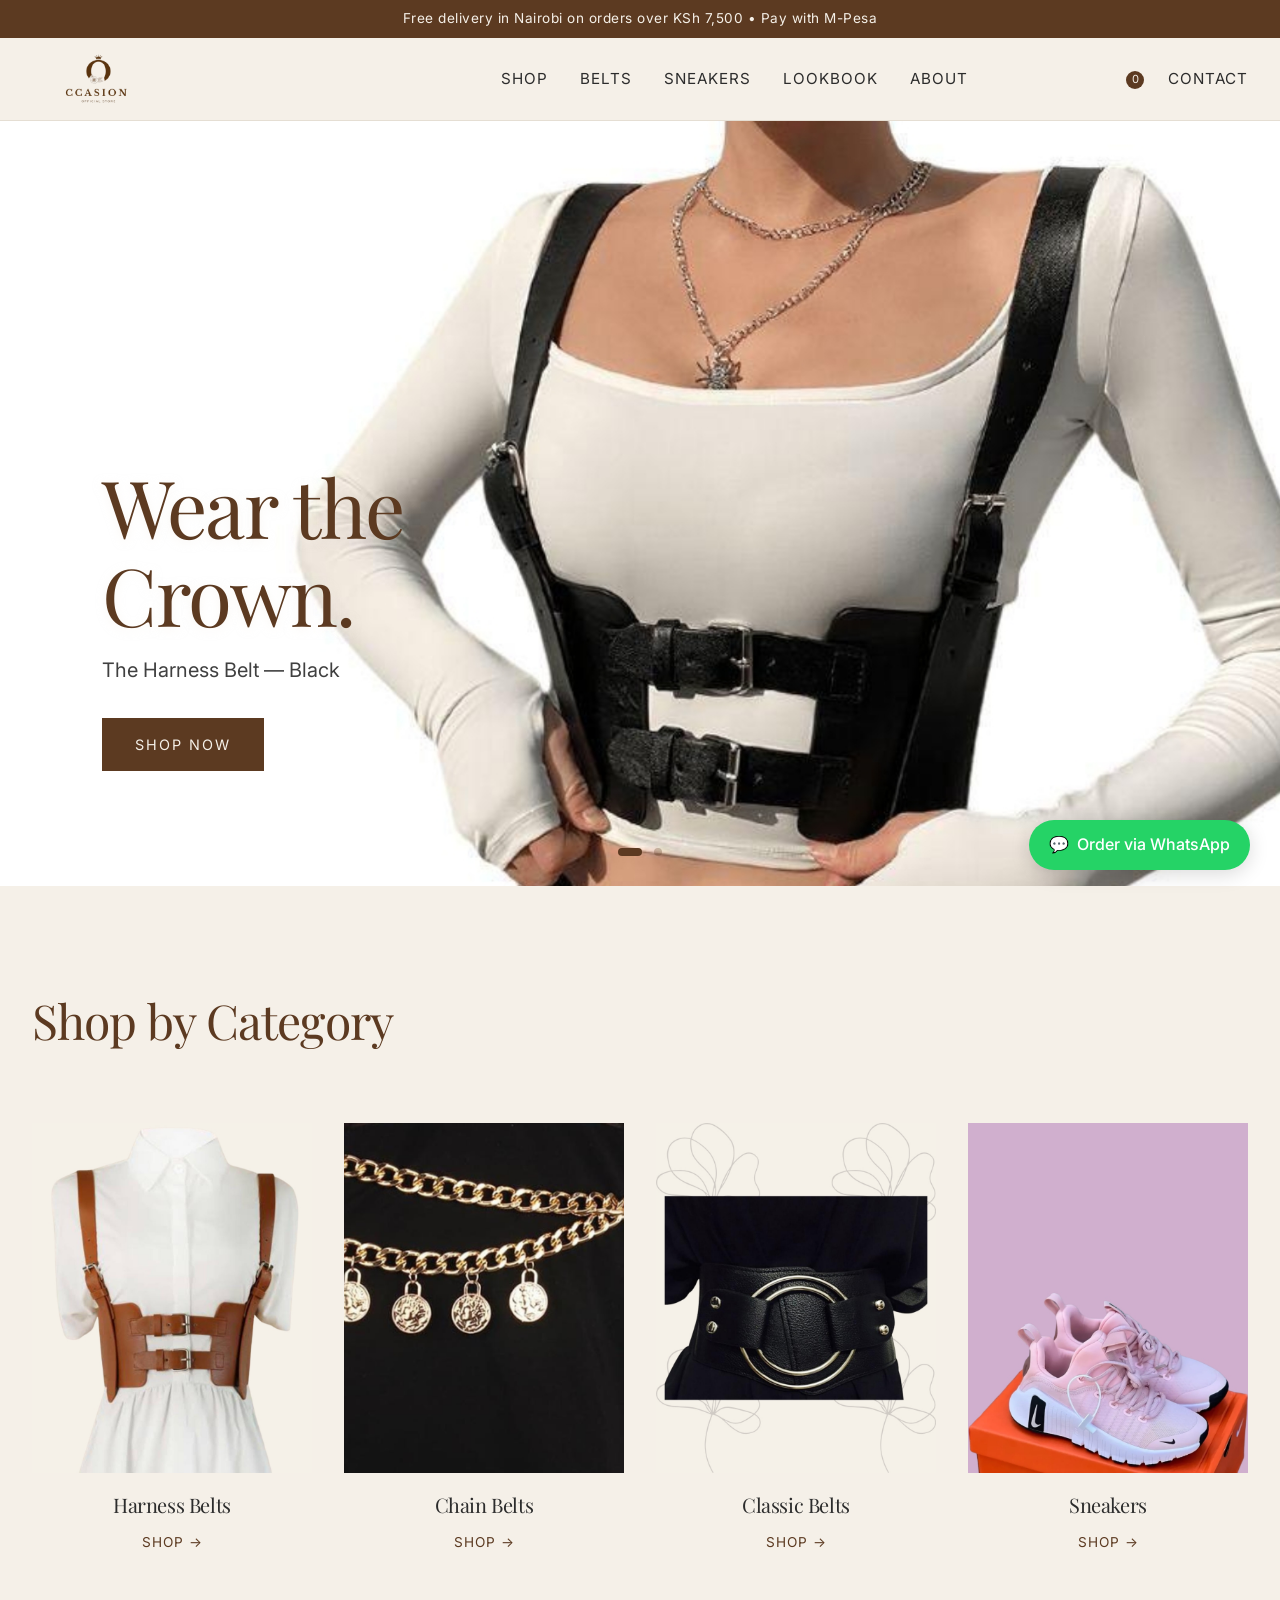
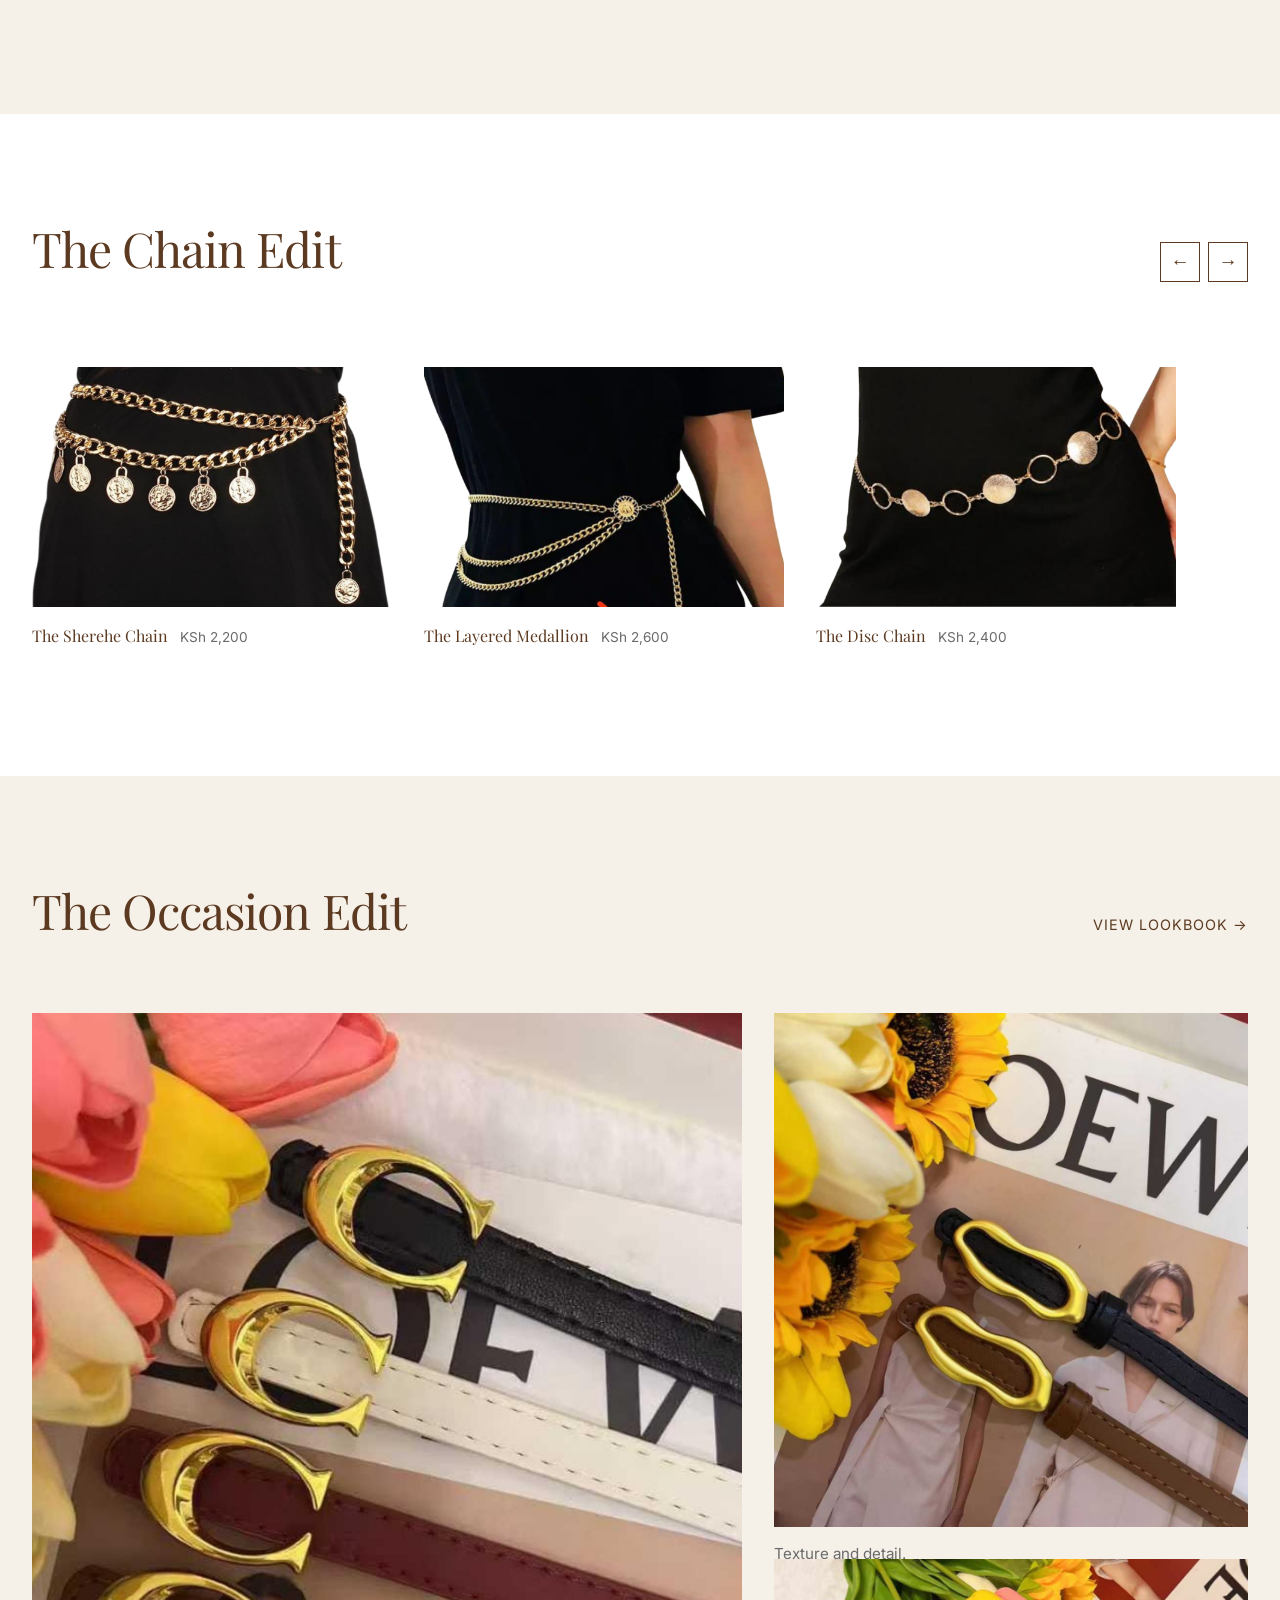
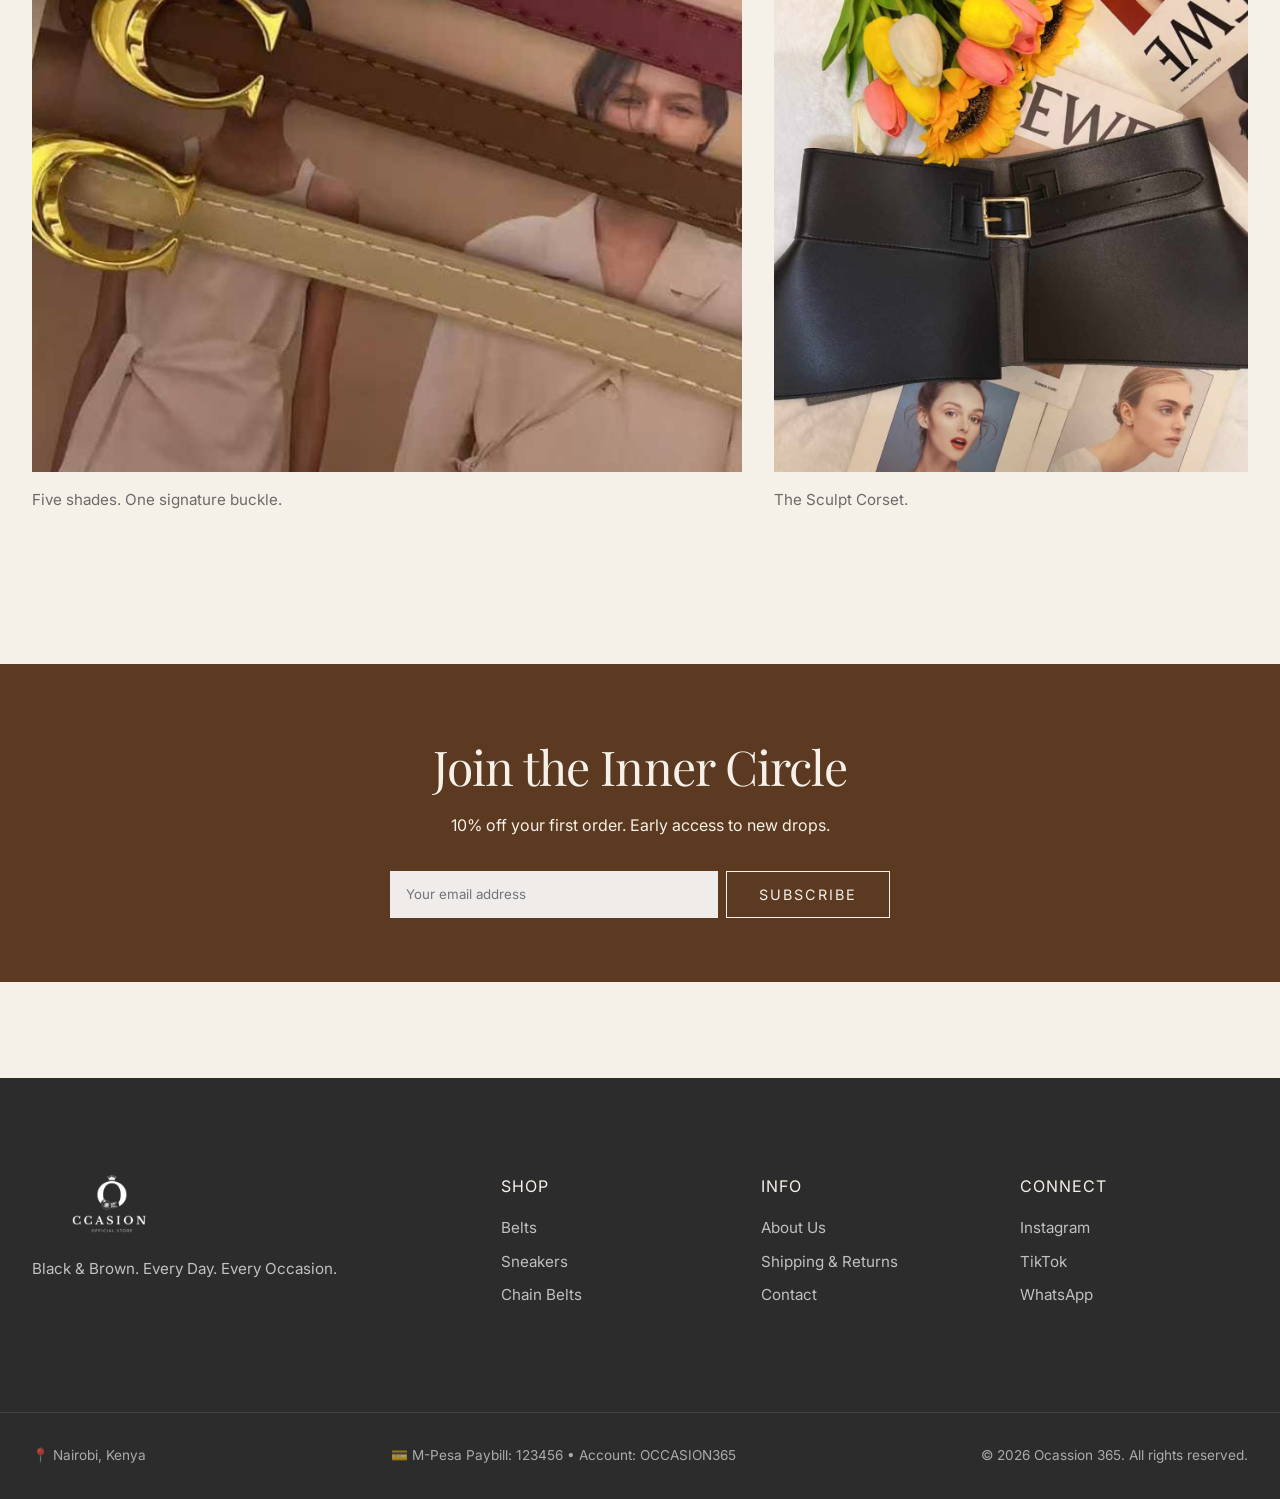
==== commit 8f04f49c: "Update index.html" ====
--- a/index.html
+++ b/index.html
@@ -278,7 +278,7 @@
             <div class="container footer-bottom-content">
                 <p>📍 Nairobi, Kenya</p>
                 <p>💳 M-Pesa Paybill: 123456 • Account: OCCASION365</p>
-                <p>© 2025 Ocassion 365. All rights reserved.</p>
+                <p>© 2026 Ocassion 365. All rights reserved.</p>
             </div>
         </div>
     </footer>
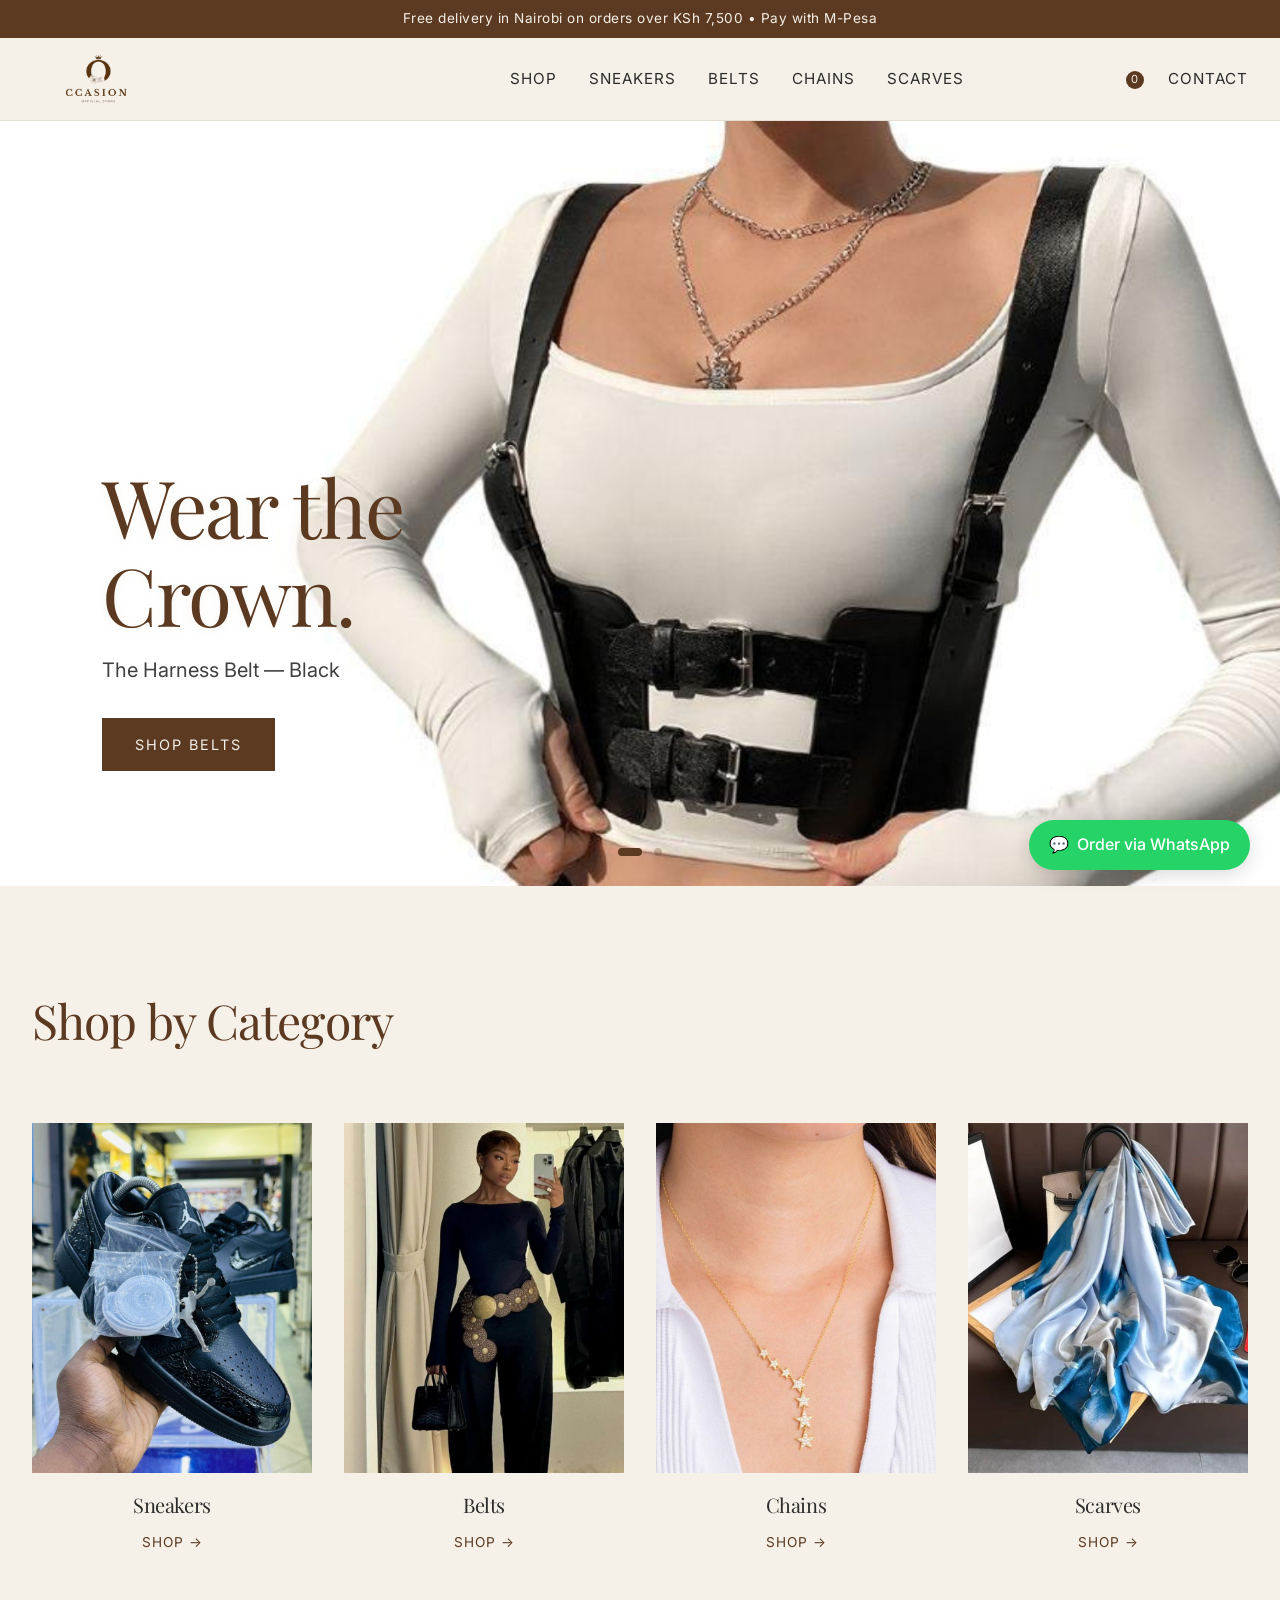
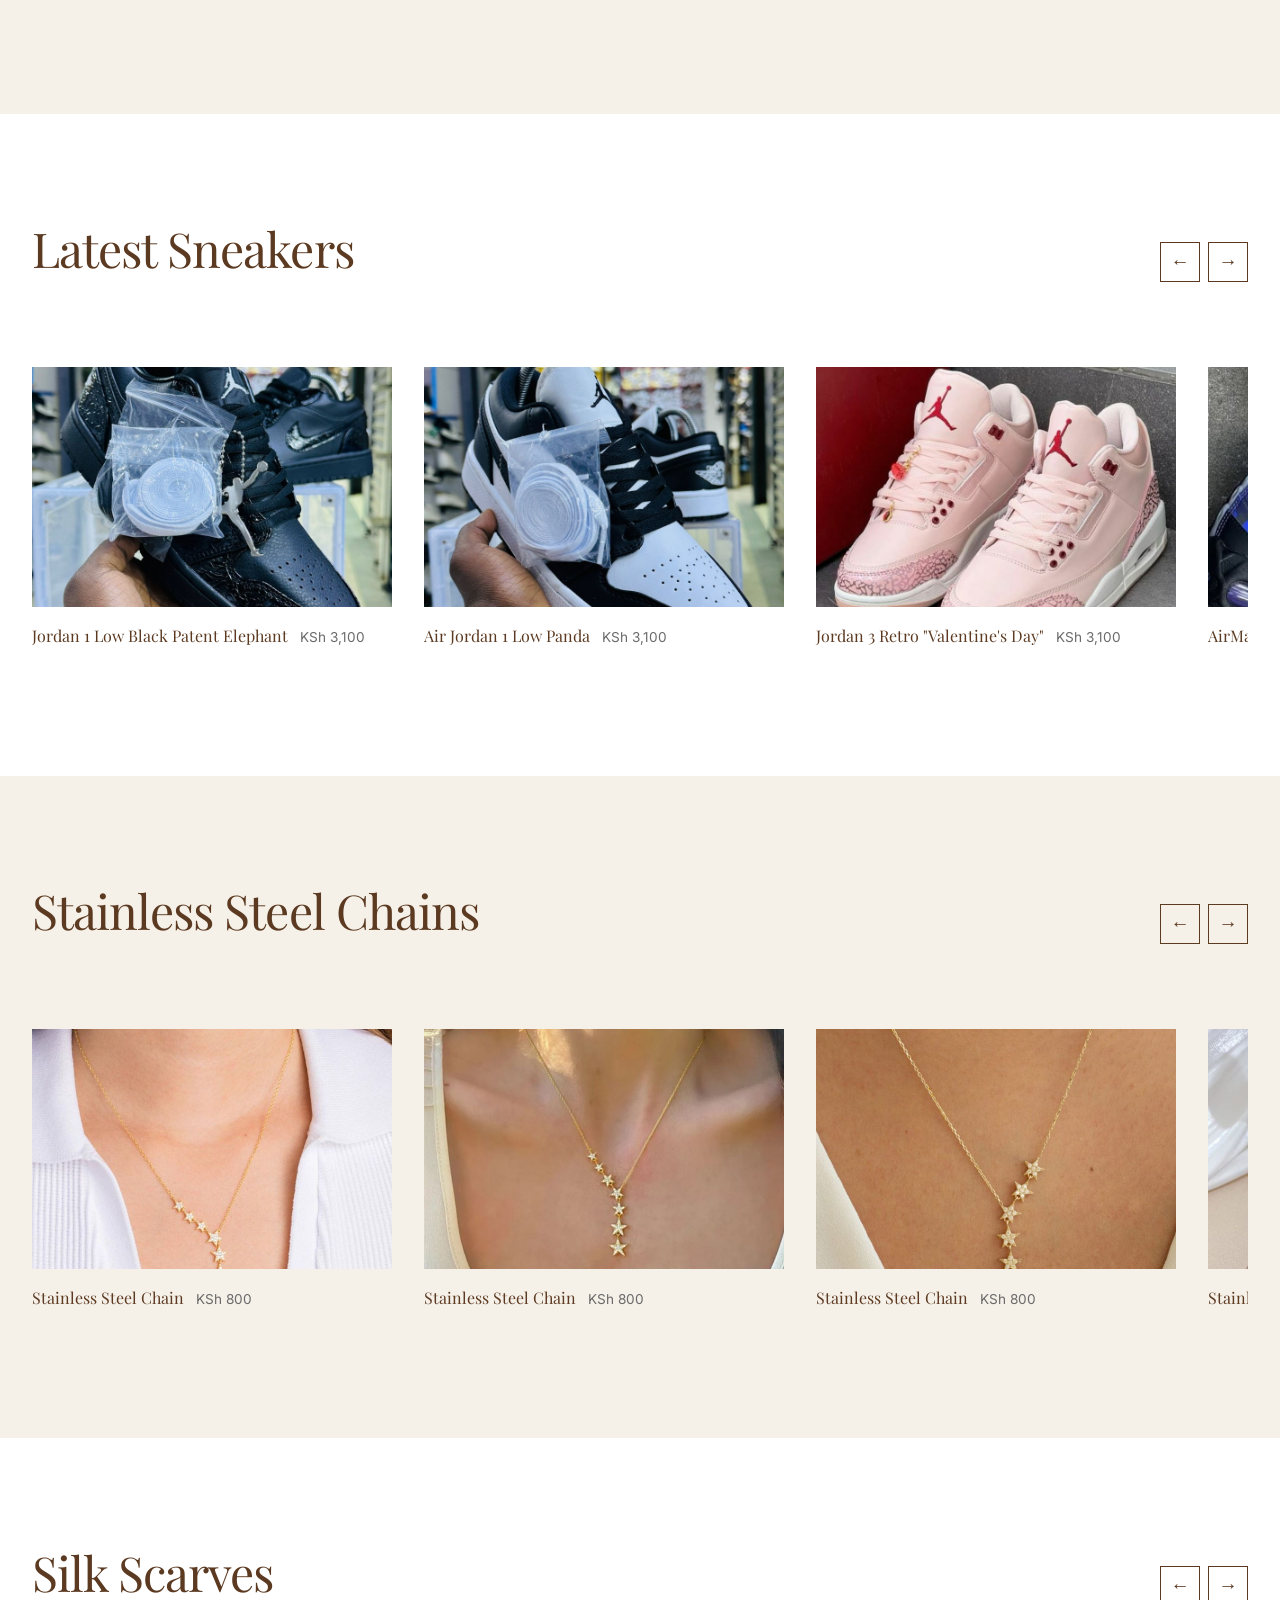
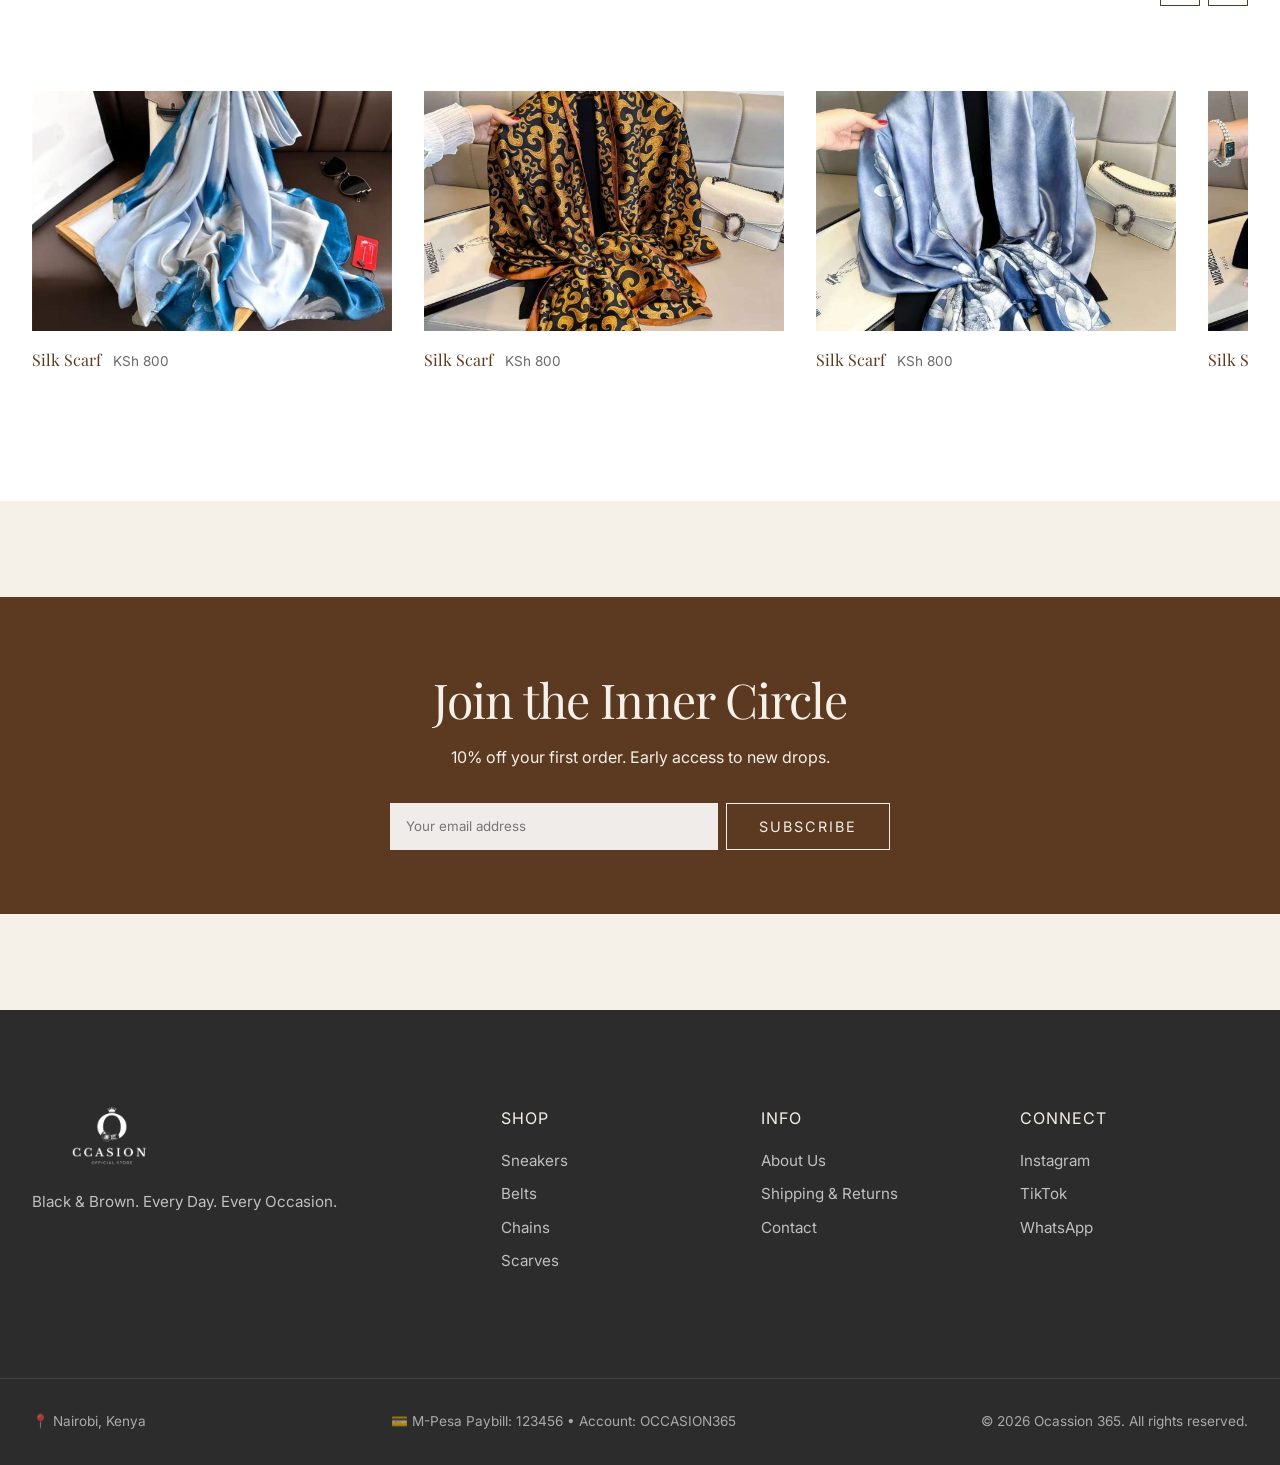
==== commit 58ff19f6: "Update index after stock footage" ====
--- a/index.html
+++ b/index.html
@@ -6,7 +6,7 @@
     
     <!-- Primary Meta Tags -->
     <title>Ocassion 365 | Black & Brown Accessories</title>
-    <meta name="description" content="Premium belts and accessories. Black and brown essentials for every day.">
+    <meta name="description" content="Premium sneakers, belts, chains, and scarves. Black and brown essentials for every day.">
     
     <!-- Favicon -->
     <link rel="icon" type="image/x-icon" href="images/logo/favicon.ico">
@@ -46,10 +46,10 @@
             <nav class="main-nav">
                 <ul>
                     <li><a href="shop.html">Shop</a></li>
+                    <li><a href="shop.html#sneakers">Sneakers</a></li>
                     <li><a href="shop.html#belts">Belts</a></li>
-                    <li><a href="shop.html#sneakers">Sneakers</a></li>
-                    <li><a href="lookbook.html">Lookbook</a></li>
-                    <li><a href="about.html">About</a></li>
+                    <li><a href="shop.html#chains">Chains</a></li>
+                    <li><a href="shop.html#scarves">Scarves</a></li>
                 </ul>
             </nav>
             
@@ -69,8 +69,10 @@
         <button class="mobile-menu-close" aria-label="Close menu">✕</button>
         <ul>
             <li><a href="shop.html">Shop All</a></li>
+            <li><a href="shop.html#sneakers">Sneakers</a></li>
             <li><a href="shop.html#belts">Belts</a></li>
-            <li><a href="shop.html#sneakers">Sneakers</a></li>
+            <li><a href="shop.html#chains">Chains</a></li>
+            <li><a href="shop.html#scarves">Scarves</a></li>
             <li><a href="lookbook.html">Lookbook</a></li>
             <li><a href="about.html">About</a></li>
             <li><a href="contact.html">Contact</a></li>
@@ -90,7 +92,7 @@
                     <div class="hero-content">
                         <h1 class="hero-title">Wear the Crown.</h1>
                         <p class="hero-subtitle">The Harness Belt — Black</p>
-                        <a href="shop.html" class="btn btn-primary">Shop Now</a>
+                        <a href="shop.html#belts" class="btn btn-primary">Shop Belts</a>
                     </div>
                 </div>
                 
@@ -119,103 +121,233 @@
                 <h2 class="section-title">Shop by Category</h2>
                 <div class="category-grid">
                     
-                    <a href="shop.html#harness" class="category-card">
-                        <div class="category-image-wrapper">
-                            <img src="images/products/harness-brown.jpg" alt="Harness Belts" loading="lazy">
-                        </div>
-                        <h3>Harness Belts</h3>
-                        <span class="category-link">Shop →</span>
-                    </a>
-                    
-                    <a href="shop.html#chain" class="category-card">
-                        <div class="category-image-wrapper">
-                            <img src="images/chain-collection/chain-coin-wide.jpg" alt="Chain Belts" loading="lazy">
-                        </div>
-                        <h3>Chain Belts</h3>
-                        <span class="category-link">Shop →</span>
-                    </a>
-                    
-                    <a href="shop.html#classic" class="category-card">
-                        <div class="category-image-wrapper">
-                            <img src="images/products/belt-black-wide.jpg" alt="Classic Belts" loading="lazy">
-                        </div>
-                        <h3>Classic Belts</h3>
-                        <span class="category-link">Shop →</span>
-                    </a>
-                    
                     <a href="shop.html#sneakers" class="category-card">
                         <div class="category-image-wrapper">
-                            <img src="images/products/sneaker-pink.jpg" alt="Sneakers" loading="lazy">
+                            <img src="images/products/sneaker-1.jpg" alt="Sneakers" loading="lazy">
                         </div>
                         <h3>Sneakers</h3>
                         <span class="category-link">Shop →</span>
                     </a>
                     
-                </div>
-            </div>
-        </section>
-        
-        <!-- Chain Belt Collection — Horizontal Scroll -->
+                    <a href="shop.html#belts" class="category-card">
+                        <div class="category-image-wrapper">
+                            <img src="images/products/belt-1.jpg" alt="Belts" loading="lazy">
+                        </div>
+                        <h3>Belts</h3>
+                        <span class="category-link">Shop →</span>
+                    </a>
+                    
+                    <a href="shop.html#chains" class="category-card">
+                        <div class="category-image-wrapper">
+                            <img src="images/products/chain-1.jpg" alt="Chains" loading="lazy">
+                        </div>
+                        <h3>Chains</h3>
+                        <span class="category-link">Shop →</span>
+                    </a>
+                    
+                    <a href="shop.html#scarves" class="category-card">
+                        <div class="category-image-wrapper">
+                            <img src="images/products/scarf-1.jpg" alt="Scarves" loading="lazy">
+                        </div>
+                        <h3>Scarves</h3>
+                        <span class="category-link">Shop →</span>
+                    </a>
+                    
+                </div>
+            </div>
+        </section>
+        
+        <!-- Sneakers Preview — Horizontal Scroll -->
         <section class="chain-collection">
             <div class="container">
                 <div class="chain-header">
-                    <h2 class="section-title">The Chain Edit</h2>
+                    <h2 class="section-title">Latest Sneakers</h2>
                     <div class="scroll-nav">
-                        <button class="scroll-btn scroll-left" aria-label="Scroll left">←</button>
-                        <button class="scroll-btn scroll-right" aria-label="Scroll right">→</button>
+                        <button class="scroll-btn scroll-left-sneakers" aria-label="Scroll left">←</button>
+                        <button class="scroll-btn scroll-right-sneakers" aria-label="Scroll right">→</button>
+                    </div>
+                </div>
+                
+                <div class="horizontal-scroll" id="sneakerScroll">
+                    
+                    <div class="scroll-item">
+                        <img src="images/products/sneaker-1.jpg" alt="Jordan 1 Low Black Patent Elephant" loading="lazy">
+                        <div class="scroll-caption">
+                            Jordan 1 Low Black Patent Elephant
+                            <small>KSh 3,100</small>
+                        </div>
+                    </div>
+                    
+                    <div class="scroll-item">
+                        <img src="images/products/sneaker-2.jpg" alt="Air Jordan 1 Low Panda" loading="lazy">
+                        <div class="scroll-caption">
+                            Air Jordan 1 Low Panda
+                            <small>KSh 3,100</small>
+                        </div>
+                    </div>
+                    
+                    <div class="scroll-item">
+                        <img src="images/products/sneaker-6.jpg" alt="Jordan 3 Retro Valentine's Day" loading="lazy">
+                        <div class="scroll-caption">
+                            Jordan 3 Retro "Valentine's Day"
+                            <small>KSh 3,100</small>
+                        </div>
+                    </div>
+                    
+                    <div class="scroll-item">
+                        <img src="images/products/sneaker-10.jpg" alt="AirMax Purple Camo" loading="lazy">
+                        <div class="scroll-caption">
+                            AirMax "Purple Camo"
+                            <small>KSh 3,300</small>
+                        </div>
+                    </div>
+                    
+                    <div class="scroll-item">
+                        <img src="images/products/sneaker-22.jpg" alt="New Balance 9060" loading="lazy">
+                        <div class="scroll-caption">
+                            New Balance 9060
+                            <small>KSh 3,500</small>
+                        </div>
+                    </div>
+                    
+                    <div class="scroll-item">
+                        <img src="images/products/sneaker-32.jpg" alt="Nike Air Force Valentine's Day" loading="lazy">
+                        <div class="scroll-caption">
+                            Nike Air Force Valentine's Day
+                            <small>KSh 3,100</small>
+                        </div>
+                    </div>
+                    
+                </div>
+            </div>
+        </section>
+        
+        <!-- Chains Preview — Horizontal Scroll -->
+        <section class="chain-collection" style="background: var(--cream);">
+            <div class="container">
+                <div class="chain-header">
+                    <h2 class="section-title">Stainless Steel Chains</h2>
+                    <div class="scroll-nav">
+                        <button class="scroll-btn scroll-left-chains" aria-label="Scroll left">←</button>
+                        <button class="scroll-btn scroll-right-chains" aria-label="Scroll right">→</button>
                     </div>
                 </div>
                 
                 <div class="horizontal-scroll" id="chainScroll">
                     
                     <div class="scroll-item">
-                        <img src="images/chain-collection/chain-coin-wide.jpg" alt="Coin Chain Belt" loading="lazy">
-                        <div class="scroll-caption">
-                            The Sherehe Chain
-                            <small>KSh 2,200</small>
-                        </div>
-                    </div>
-                    
-                    <div class="scroll-item">
-                        <img src="images/chain-collection/chain-layered-wide.jpg" alt="Layered Chain Belt" loading="lazy">
-                        <div class="scroll-caption">
-                            The Layered Medallion
-                            <small>KSh 2,600</small>
-                        </div>
-                    </div>
-                    
-                    <div class="scroll-item">
-                        <img src="images/chain-collection/chain-disc-wide.jpg" alt="Disc Chain Belt" loading="lazy">
-                        <div class="scroll-caption">
-                            The Disc Chain
-                            <small>KSh 2,400</small>
-                        </div>
-                    </div>
-                    
-                </div>
-            </div>
-        </section>
-        
-        <!-- The Occasion Edit (Lookbook Preview) -->
-        <section class="occasion-edit">
+                        <img src="images/products/chain-1.jpg" alt="Stainless Steel Chain" loading="lazy">
+                        <div class="scroll-caption">
+                            Stainless Steel Chain
+                            <small>KSh 800</small>
+                        </div>
+                    </div>
+                    
+                    <div class="scroll-item">
+                        <img src="images/products/chain-2.jpg" alt="Stainless Steel Chain" loading="lazy">
+                        <div class="scroll-caption">
+                            Stainless Steel Chain
+                            <small>KSh 800</small>
+                        </div>
+                    </div>
+                    
+                    <div class="scroll-item">
+                        <img src="images/products/chain-3.jpg" alt="Stainless Steel Chain" loading="lazy">
+                        <div class="scroll-caption">
+                            Stainless Steel Chain
+                            <small>KSh 800</small>
+                        </div>
+                    </div>
+                    
+                    <div class="scroll-item">
+                        <img src="images/products/chain-4.jpg" alt="Stainless Steel Chain" loading="lazy">
+                        <div class="scroll-caption">
+                            Stainless Steel Chain
+                            <small>KSh 800</small>
+                        </div>
+                    </div>
+                    
+                    <div class="scroll-item">
+                        <img src="images/products/chain-5.jpg" alt="Stainless Steel Chain" loading="lazy">
+                        <div class="scroll-caption">
+                            Stainless Steel Chain
+                            <small>KSh 800</small>
+                        </div>
+                    </div>
+                    
+                    <div class="scroll-item">
+                        <img src="images/products/chain-6.jpg" alt="Stainless Steel Chain" loading="lazy">
+                        <div class="scroll-caption">
+                            Stainless Steel Chain
+                            <small>KSh 800</small>
+                        </div>
+                    </div>
+                    
+                </div>
+            </div>
+        </section>
+        
+        <!-- Scarves Preview — Horizontal Scroll -->
+        <section class="chain-collection">
             <div class="container">
-                <div class="edit-header">
-                    <h2 class="section-title">The Occasion Edit</h2>
-                    <a href="lookbook.html" class="view-all">View Lookbook →</a>
-                </div>
-                <div class="edit-grid">
-                    <div class="edit-item large">
-                        <img src="images/lookbook/lookbook-thin-belts.jpg" alt="Thin Belts Collection" loading="lazy">
-                        <div class="edit-caption">Five shades. One signature buckle.</div>
-                    </div>
-                    <div class="edit-item">
-                        <img src="images/lookbook/lookbook-magazine.jpg" alt="Editorial Style" loading="lazy">
-                        <div class="edit-caption">Texture and detail.</div>
-                    </div>
-                    <div class="edit-item">
-                        <img src="images/lookbook/lookbook-corset.jpg" alt="Corset Belt Styled" loading="lazy">
-                        <div class="edit-caption">The Sculpt Corset.</div>
-                    </div>
+                <div class="chain-header">
+                    <h2 class="section-title">Silk Scarves</h2>
+                    <div class="scroll-nav">
+                        <button class="scroll-btn scroll-left-scarves" aria-label="Scroll left">←</button>
+                        <button class="scroll-btn scroll-right-scarves" aria-label="Scroll right">→</button>
+                    </div>
+                </div>
+                
+                <div class="horizontal-scroll" id="scarfScroll">
+                    
+                    <div class="scroll-item">
+                        <img src="images/products/scarf-1.jpg" alt="Silk Scarf" loading="lazy">
+                        <div class="scroll-caption">
+                            Silk Scarf
+                            <small>KSh 800</small>
+                        </div>
+                    </div>
+                    
+                    <div class="scroll-item">
+                        <img src="images/products/scarf-2.jpg" alt="Silk Scarf" loading="lazy">
+                        <div class="scroll-caption">
+                            Silk Scarf
+                            <small>KSh 800</small>
+                        </div>
+                    </div>
+                    
+                    <div class="scroll-item">
+                        <img src="images/products/scarf-3.jpg" alt="Silk Scarf" loading="lazy">
+                        <div class="scroll-caption">
+                            Silk Scarf
+                            <small>KSh 800</small>
+                        </div>
+                    </div>
+                    
+                    <div class="scroll-item">
+                        <img src="images/products/scarf-4.jpg" alt="Silk Scarf" loading="lazy">
+                        <div class="scroll-caption">
+                            Silk Scarf
+                            <small>KSh 800</small>
+                        </div>
+                    </div>
+                    
+                    <div class="scroll-item">
+                        <img src="images/products/scarf-5.jpg" alt="Silk Scarf" loading="lazy">
+                        <div class="scroll-caption">
+                            Silk Scarf
+                            <small>KSh 800</small>
+                        </div>
+                    </div>
+                    
+                    <div class="scroll-item">
+                        <img src="images/products/scarf-6.jpg" alt="Silk Scarf" loading="lazy">
+                        <div class="scroll-caption">
+                            Silk Scarf
+                            <small>KSh 800</small>
+                        </div>
+                    </div>
+                    
                 </div>
             </div>
         </section>
@@ -249,9 +381,10 @@
                 <div class="footer-column">
                     <h4>Shop</h4>
                     <ul>
+                        <li><a href="shop.html#sneakers">Sneakers</a></li>
                         <li><a href="shop.html#belts">Belts</a></li>
-                        <li><a href="shop.html#sneakers">Sneakers</a></li>
-                        <li><a href="shop.html#chain">Chain Belts</a></li>
+                        <li><a href="shop.html#chains">Chains</a></li>
+                        <li><a href="shop.html#scarves">Scarves</a></li>
                     </ul>
                 </div>
                 <div class="footer-column">
@@ -291,5 +424,45 @@
     
     <!-- JavaScript -->
     <script src="js/main.js"></script>
+    
+    <!-- Homepage Scroll Scripts -->
+    <script>
+        document.addEventListener('DOMContentLoaded', function() {
+            
+            // Sneakers Scroll
+            const sneakerScroll = document.getElementById('sneakerScroll');
+            if (sneakerScroll) {
+                document.querySelector('.scroll-left-sneakers')?.addEventListener('click', () => {
+                    sneakerScroll.scrollBy({ left: -380, behavior: 'smooth' });
+                });
+                document.querySelector('.scroll-right-sneakers')?.addEventListener('click', () => {
+                    sneakerScroll.scrollBy({ left: 380, behavior: 'smooth' });
+                });
+            }
+            
+            // Chains Scroll
+            const chainScroll = document.getElementById('chainScroll');
+            if (chainScroll) {
+                document.querySelector('.scroll-left-chains')?.addEventListener('click', () => {
+                    chainScroll.scrollBy({ left: -380, behavior: 'smooth' });
+                });
+                document.querySelector('.scroll-right-chains')?.addEventListener('click', () => {
+                    chainScroll.scrollBy({ left: 380, behavior: 'smooth' });
+                });
+            }
+            
+            // Scarves Scroll
+            const scarfScroll = document.getElementById('scarfScroll');
+            if (scarfScroll) {
+                document.querySelector('.scroll-left-scarves')?.addEventListener('click', () => {
+                    scarfScroll.scrollBy({ left: -380, behavior: 'smooth' });
+                });
+                document.querySelector('.scroll-right-scarves')?.addEventListener('click', () => {
+                    scarfScroll.scrollBy({ left: 380, behavior: 'smooth' });
+                });
+            }
+            
+        });
+    </script>
 </body>
 </html>
